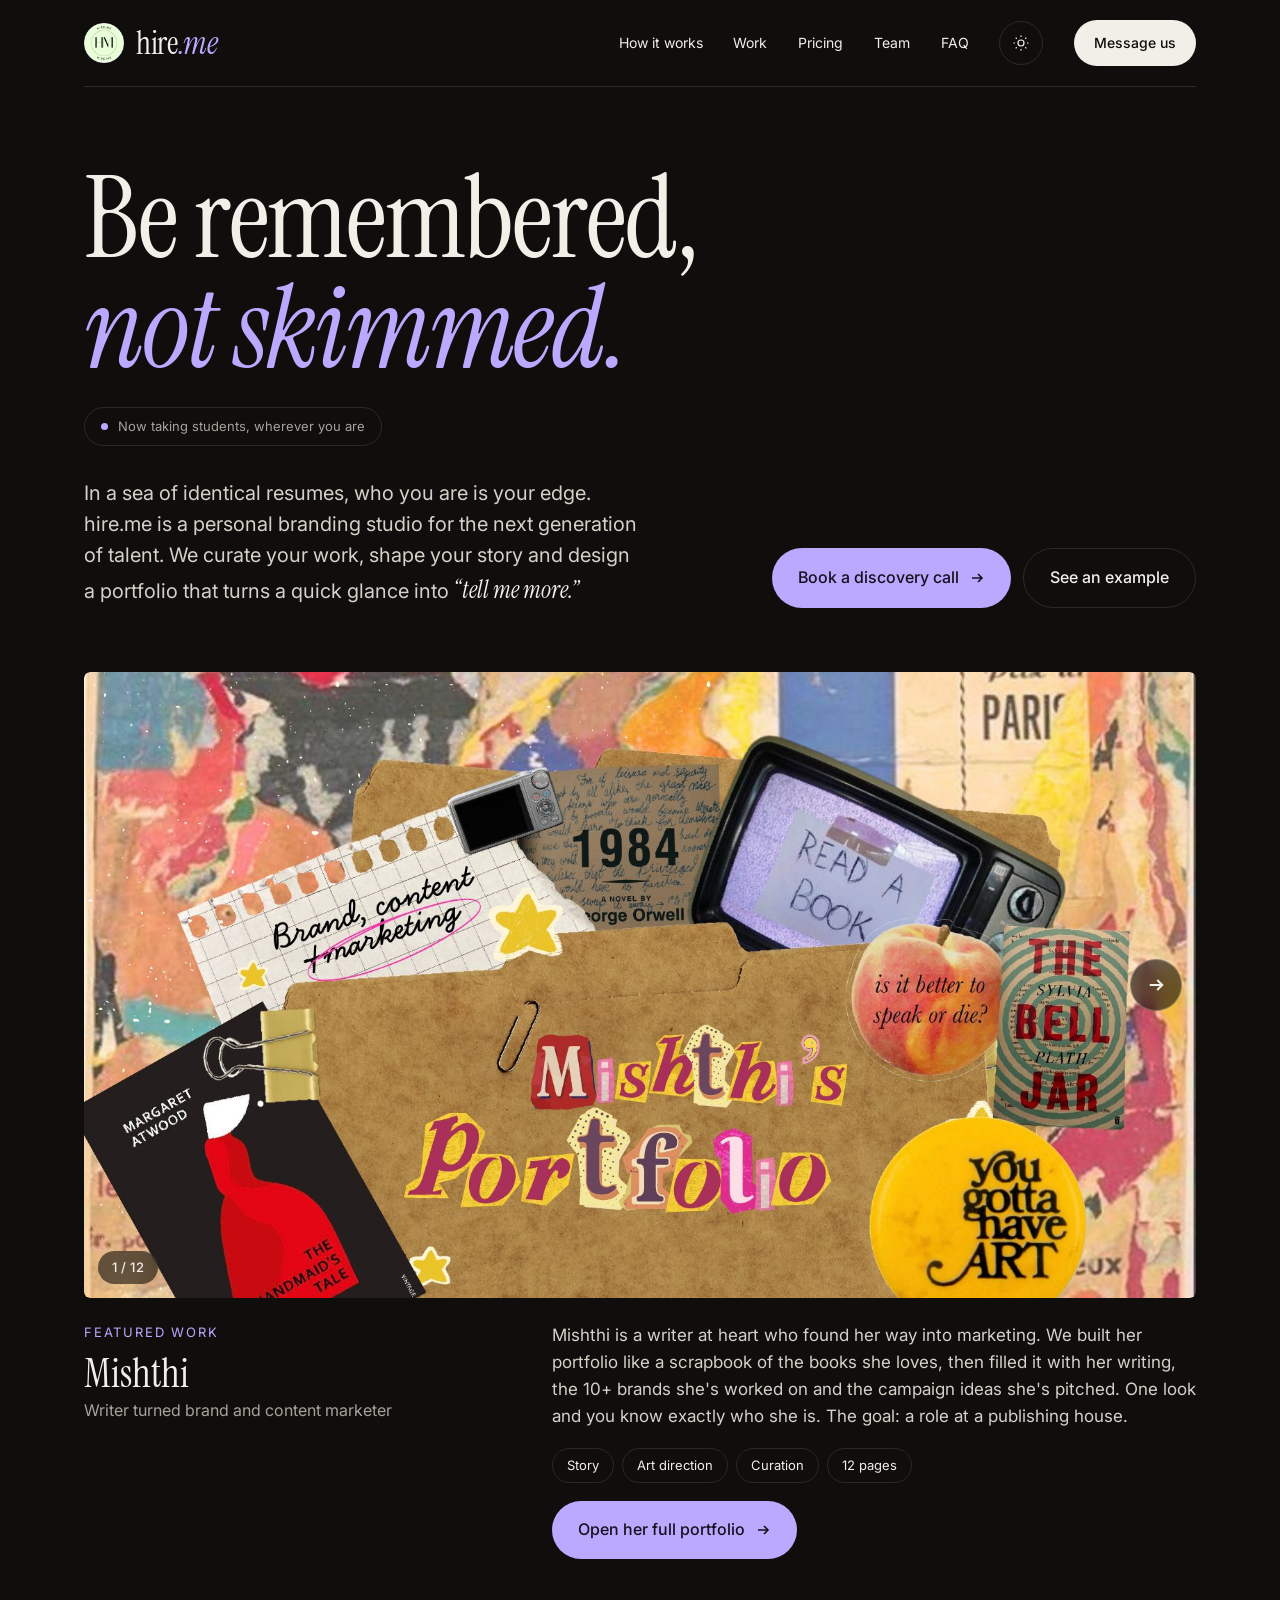
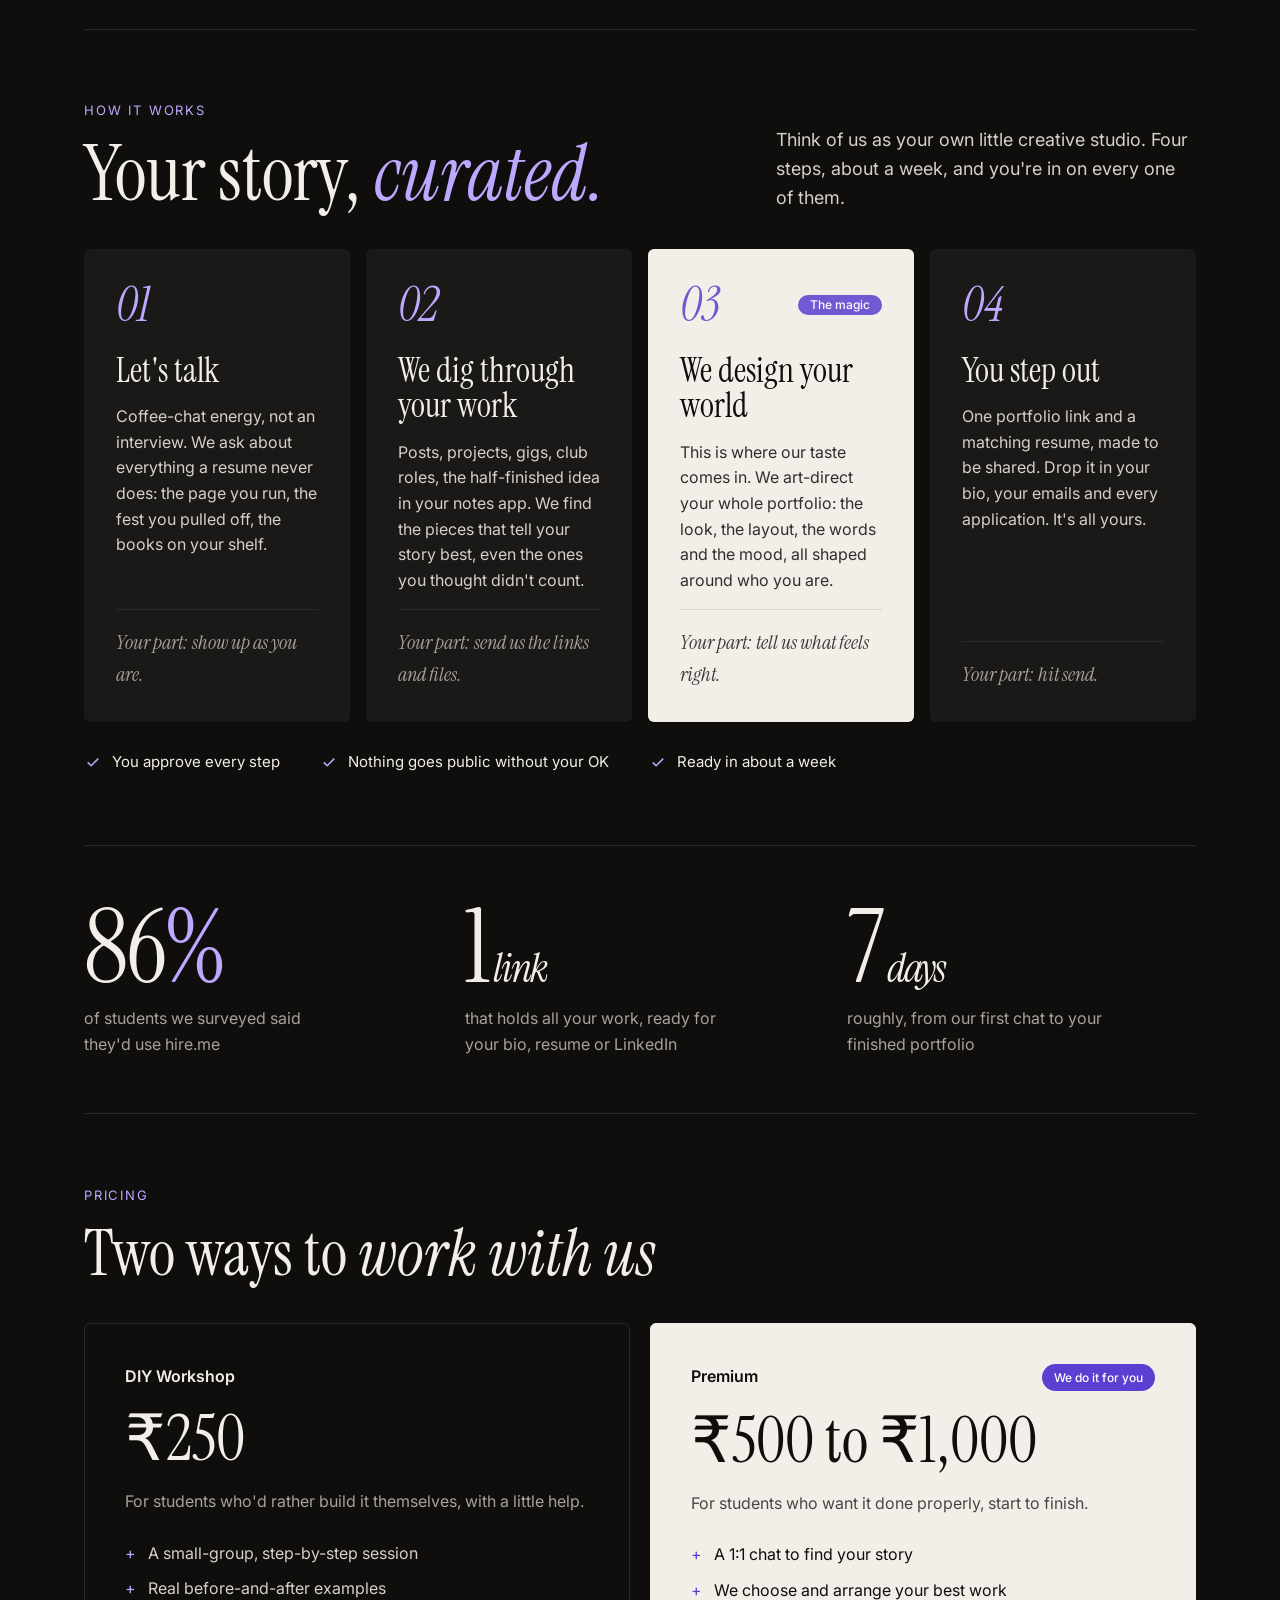
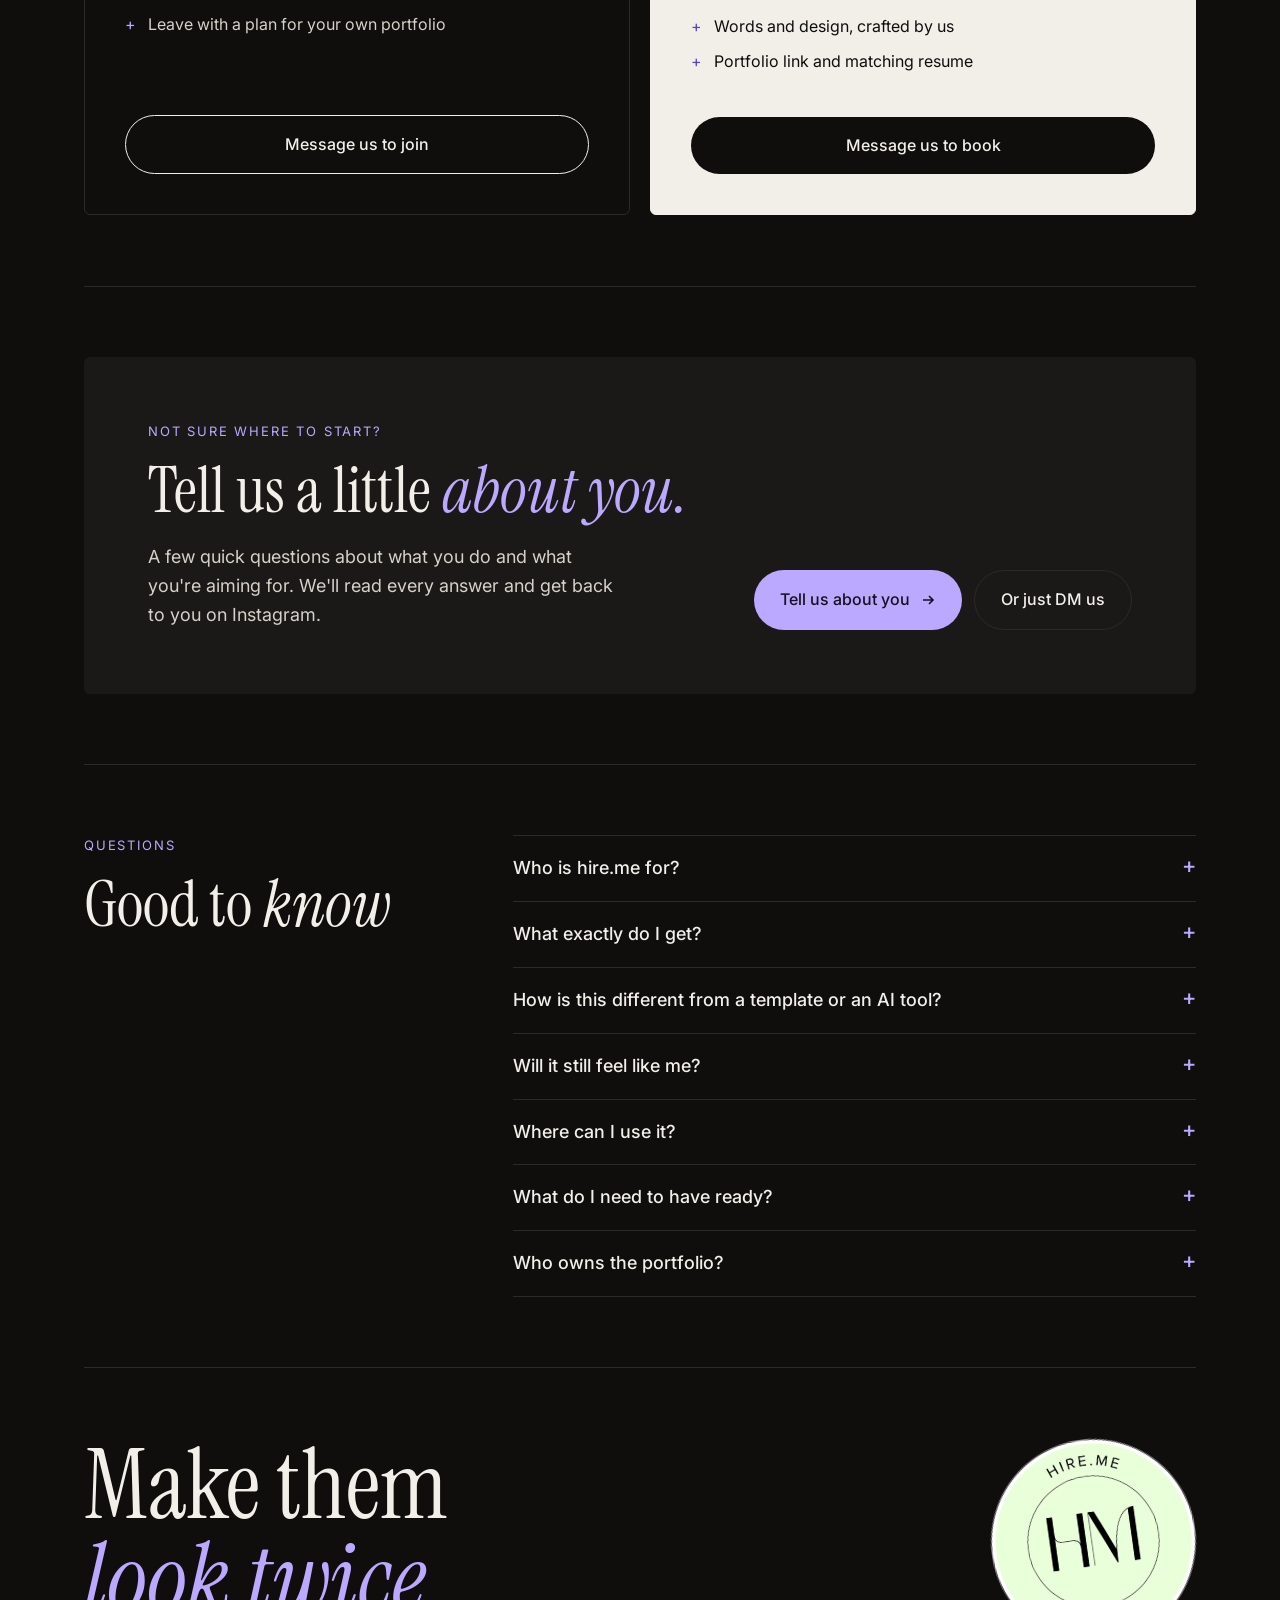
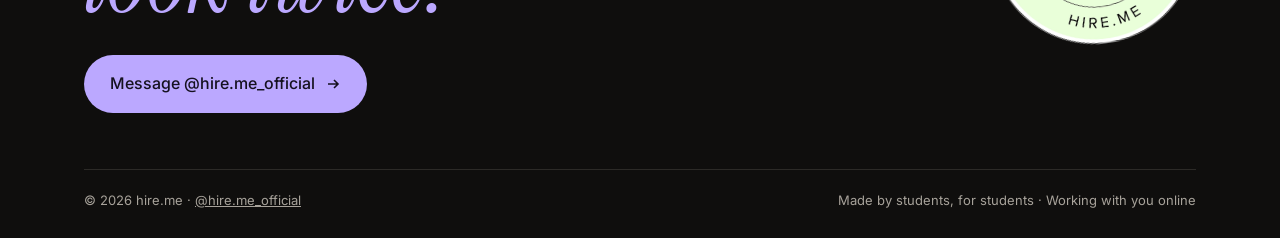
==== index.html @ d5b85924 "Show the light/dark toggle in the phone top bar Moves the theme switch out of the phone menu so it s" ====
<!doctype html>
<html lang="en">
<head>
<meta charset="utf-8">
<meta name="viewport" content="width=device-width, initial-scale=1">
<title>hire.me · Be remembered, not skimmed</title>
<meta name="description" content="hire.me is a personal branding studio for students. We curate your work, shape your story and design a portfolio people remember.">
<meta property="og:title" content="hire.me · Be remembered, not skimmed">
<meta property="og:description" content="hire.me is a personal branding studio for students. We curate your work, shape your story and design a portfolio people remember.">
<meta property="og:image" content="assets/img/icon-512.png">
<meta name="theme-color" content="#0F0E0D">
<link rel="icon" type="image/png" href="assets/img/favicon.png">
<link rel="apple-touch-icon" href="assets/img/apple-touch-icon.png">
<link rel="manifest" href="manifest.webmanifest">
<meta name="apple-mobile-web-app-capable" content="yes">
<meta name="mobile-web-app-capable" content="yes">
<meta name="apple-mobile-web-app-title" content="hire.me">
<meta name="apple-mobile-web-app-status-bar-style" content="black">
<link rel="preconnect" href="https://fonts.googleapis.com">
<link rel="preconnect" href="https://fonts.gstatic.com" crossorigin>
<link href="https://fonts.googleapis.com/css2?family=Instrument+Serif:ital@0;1&family=Inter:wght@400;500;600&display=swap" rel="stylesheet">
<link rel="stylesheet" href="assets/css/style.css?v=7">
<script data-goatcounter="https://hiremeofficial.goatcounter.com/count" async src="https://gc.zgo.at/count.js"></script>
<script>
(function () {
  var t = null;
  try { t = localStorage.getItem('hireme-theme'); } catch (e) {}
  if (t !== 'light' && t !== 'dark') t = 'dark';
  document.documentElement.setAttribute('data-theme', t);
})();
</script>
</head>
<body>
<div class="site">
<div class="wrap">
<header class="header">
<a class="brand" href="index.html"><img src="assets/img/hm-badge.png" alt="" width="40" height="40">hire<span class="me">.me</span></a>
<div class="header-tools">
<button class="theme-toggle mobile-only" type="button" aria-label="Switch to light mode">
<svg class="moon" aria-hidden="true" viewBox="0 0 24 24" fill="none" stroke="currentColor" stroke-width="1.6"><path d="M20 14.5A8 8 0 0 1 9.5 4a8 8 0 1 0 10.5 10.5z"/></svg>
<svg class="sun" aria-hidden="true" viewBox="0 0 24 24" fill="none" stroke="currentColor" stroke-width="1.6"><circle cx="12" cy="12" r="4"/><path d="M12 2v2M12 20v2M4.9 4.9l1.4 1.4M17.7 17.7l1.4 1.4M2 12h2M20 12h2M4.9 19.1l1.4-1.4M17.7 6.3l1.4-1.4"/></svg>
</button>
<button class="menu-btn icon-btn" type="button" aria-expanded="false" aria-controls="nav" aria-label="Menu"><svg aria-hidden="true" viewBox="0 0 24 24" fill="none" stroke="currentColor" stroke-width="1.6"><path d="M4 8h16M4 16h16"/></svg></button>
<nav id="nav" class="nav" aria-label="Main">
<a href="#how">How it works</a>
<a href="work.html">Work</a>
<a href="#pricing">Pricing</a>
<a href="team.html">Team</a>
<a href="#faq">FAQ</a>
<button class="theme-toggle desktop-only" type="button" aria-label="Switch to light mode">
<svg class="moon" aria-hidden="true" viewBox="0 0 24 24" fill="none" stroke="currentColor" stroke-width="1.6"><path d="M20 14.5A8 8 0 0 1 9.5 4a8 8 0 1 0 10.5 10.5z"/></svg>
<svg class="sun" aria-hidden="true" viewBox="0 0 24 24" fill="none" stroke="currentColor" stroke-width="1.6"><circle cx="12" cy="12" r="4"/><path d="M12 2v2M12 20v2M4.9 4.9l1.4 1.4M17.7 17.7l1.4 1.4M2 12h2M20 12h2M4.9 19.1l1.4-1.4M17.7 6.3l1.4-1.4"/></svg>
</button>
<a class="btn btn-ink" href="https://www.instagram.com/hire.me_official/">Message us</a>
</nav>
</div>
</header>
<main>
<section class="hero" id="top">
<h1>Be remembered,<br><span class="it accent">not skimmed.</span></h1>
<p class="pill"><span class="dot"></span>Now taking students, wherever you are</p>
<div class="hero-foot">
<p>In a sea of identical resumes, who you are is your edge. hire.me is a personal branding studio for the next generation of talent. We curate your work, shape your story and design a portfolio that turns a quick glance into <span class="quote">“tell me more.”</span></p>
<div class="actions">
<a class="btn btn-accent" href="https://www.instagram.com/hire.me_official/">Book a discovery call <svg aria-hidden="true" viewBox="0 0 16 16" fill="none" stroke="currentColor" stroke-width="1.6"><path d="M3 8h10M9 4l4 4-4 4"/></svg></a>
<a class="btn btn-line" href="#work">See an example</a>
</div>
</div>
</section>

<section class="feature" id="work">
<figure>
<div class="viewer" id="home-viewer">
<div class="track" tabindex="0" aria-label="Mishthi's portfolio pages. Use the arrows or swipe.">
<img src="assets/img/portfolio/p-01.jpg" alt="Mishthi's portfolio, page 1 of 12" width="1600" height="900">
<img src="assets/img/portfolio/p-02.jpg" alt="Mishthi's portfolio, page 2 of 12" width="1600" height="900" loading="lazy">
<img src="assets/img/portfolio/p-03.jpg" alt="Mishthi's portfolio, page 3 of 12" width="1600" height="900" loading="lazy">
<img src="assets/img/portfolio/p-04.jpg" alt="Mishthi's portfolio, page 4 of 12" width="1600" height="900" loading="lazy">
<img src="assets/img/portfolio/p-05.jpg" alt="Mishthi's portfolio, page 5 of 12" width="1600" height="900" loading="lazy">
<img src="assets/img/portfolio/p-06.jpg" alt="Mishthi's portfolio, page 6 of 12" width="1600" height="900" loading="lazy">
<img src="assets/img/portfolio/p-07.jpg" alt="Mishthi's portfolio, page 7 of 12" width="1600" height="900" loading="lazy">
<img src="assets/img/portfolio/p-08.jpg" alt="Mishthi's portfolio, page 8 of 12" width="1600" height="900" loading="lazy">
<img src="assets/img/portfolio/p-09.jpg" alt="Mishthi's portfolio, page 9 of 12" width="1600" height="900" loading="lazy">
<img src="assets/img/portfolio/p-10.jpg" alt="Mishthi's portfolio, page 10 of 12" width="1600" height="900" loading="lazy">
<img src="assets/img/portfolio/p-11.jpg" alt="Mishthi's portfolio, page 11 of 12" width="1600" height="900" loading="lazy">
<img src="assets/img/portfolio/p-12.jpg" alt="Mishthi's portfolio, page 12 of 12" width="1600" height="900" loading="lazy">
</div>
<button class="arrow prev" type="button" aria-label="Previous page"><svg aria-hidden="true" viewBox="0 0 16 16" fill="none" stroke="currentColor" stroke-width="1.6"><path d="M13 8H3M7 4L3 8l4 4"/></svg></button>
<button class="arrow next" type="button" aria-label="Next page"><svg aria-hidden="true" viewBox="0 0 16 16" fill="none" stroke="currentColor" stroke-width="1.6"><path d="M3 8h10M9 4l4 4-4 4"/></svg></button>
<p class="counter" aria-live="polite">1 / 12</p>
</div>
<figcaption class="row">
<div style="flex: 1 1 280px">
<p class="eyebrow" style="margin-bottom: 10px">Featured work</p>
<p class="name">Mishthi</p>
<p class="muted" style="margin: 4px 0 0">Writer turned brand and content marketer</p>
</div>
<div style="flex: 1.6 1 420px; display: flex; flex-direction: column; gap: 18px">
<p class="soft" style="margin: 0; font-size: 17px">Mishthi is a writer at heart who found her way into marketing. We built her portfolio like a scrapbook of the books she loves, then filled it with her writing, the 10+ brands she's worked on and the campaign ideas she's pitched. One look and you know exactly who she is. The goal: a role at a publishing house.</p>
<div class="tags"><span>Story</span><span>Art direction</span><span>Curation</span><span>12 pages</span></div>
<div class="actions"><a class="btn btn-accent" href="work.html">Open her full portfolio <svg aria-hidden="true" viewBox="0 0 16 16" fill="none" stroke="currentColor" stroke-width="1.6"><path d="M3 8h10M9 4l4 4-4 4"/></svg></a></div>
</div>
</figcaption>
</figure>
</section>

<section class="section" id="how">
<div class="row" style="align-items: flex-end; margin-bottom: 36px">
<div style="flex: 1 1 520px">
<p class="eyebrow">How it works</p>
<h2 class="h2" style="font-size: clamp(44px, 6vw, 80px); line-height: 0.98">Your story, <span class="it accent">curated.</span></h2>
</div>
<p class="soft" style="margin: 0; flex: 1 1 320px; max-width: 420px; font-size: 18px">Think of us as your own little creative studio. Four steps, about a week, and you're in on every one of them.</p>
</div>
<div class="steps">
<article class="step">
<p class="num"><span>01</span></p>
<h3>Let's talk</h3>
<p>Coffee-chat energy, not an interview. We ask about everything a resume never does: the page you run, the fest you pulled off, the books on your shelf.</p>
<p class="part">Your part: show up as you are.</p>
</article>
<article class="step">
<p class="num"><span>02</span></p>
<h3>We dig through your work</h3>
<p>Posts, projects, gigs, club roles, the half-finished idea in your notes app. We find the pieces that tell your story best, even the ones you thought didn't count.</p>
<p class="part">Your part: send us the links and files.</p>
</article>
<article class="step hero-step">
<p class="num"><span>03</span><span class="badge">The magic</span></p>
<h3>We design your world</h3>
<p>This is where our taste comes in. We art-direct your whole portfolio: the look, the layout, the words and the mood, all shaped around who you are.</p>
<p class="part">Your part: tell us what feels right.</p>
</article>
<article class="step">
<p class="num"><span>04</span></p>
<h3>You step out</h3>
<p>One portfolio link and a matching resume, made to be shared. Drop it in your bio, your emails and every application. It's all yours.</p>
<p class="part">Your part: hit send.</p>
</article>
</div>
<div class="checks">
<p><svg aria-hidden="true" viewBox="0 0 24 24" fill="none" stroke="currentColor" stroke-width="2"><path d="M5 12.5l4.5 4.5L19 7.5"/></svg>You approve every step</p>
<p><svg aria-hidden="true" viewBox="0 0 24 24" fill="none" stroke="currentColor" stroke-width="2"><path d="M5 12.5l4.5 4.5L19 7.5"/></svg>Nothing goes public without your OK</p>
<p><svg aria-hidden="true" viewBox="0 0 24 24" fill="none" stroke="currentColor" stroke-width="2"><path d="M5 12.5l4.5 4.5L19 7.5"/></svg>Ready in about a week</p>
</div>
</section>

<section class="section" style="padding: clamp(40px, 4.5vw, 56px) 0">
<div class="stats">
<div><p class="stat">86<span class="accent">%</span></p><p class="muted">of students we surveyed said they'd use hire.me</p></div>
<div><p class="stat">1<small> link</small></p><p class="muted">that holds all your work, ready for your bio, resume or LinkedIn</p></div>
<div><p class="stat">7<small> days</small></p><p class="muted">roughly, from our first chat to your finished portfolio</p></div>
</div>
</section>

<section class="section" id="pricing">
<p class="eyebrow">Pricing</p>
<h2 class="h2" style="margin-bottom: 36px">Two ways to <span class="it">work with us</span></h2>
<div class="prices">
<div class="price">
<p class="price-head">DIY Workshop</p>
<p class="amount">₹250</p>
<p class="muted" style="margin: 0">For students who'd rather build it themselves, with a little help.</p>
<ul class="soft">
<li>A small-group, step-by-step session</li>
<li>Real before-and-after examples</li>
<li>Leave with a plan for your own portfolio</li>
</ul>
<a class="btn btn-outline" href="https://www.instagram.com/hire.me_official/">Message us to join</a>
</div>
<div class="price dark">
<p class="price-head">Premium <span class="badge">We do it for you</span></p>
<p class="amount">₹500 to ₹1,000</p>
<p style="margin: 0; opacity: 0.75">For students who want it done properly, start to finish.</p>
<ul>
<li>A 1:1 chat to find your story</li>
<li>We choose and arrange your best work</li>
<li>Words and design, crafted by us</li>
<li>Portfolio link and matching resume</li>
</ul>
<a class="btn btn-bg" href="https://www.instagram.com/hire.me_official/">Message us to book</a>
</div>
</div>
</section>

<section class="section" id="start">
<div class="start">
<div style="flex: 1 1 480px">
<p class="eyebrow">Not sure where to start?</p>
<h2 class="h2">Tell us a little <span class="it accent">about you.</span></h2>
<p class="soft" style="margin: 20px 0 0; max-width: 480px; font-size: 18px">A few quick questions about what you do and what you're aiming for. We'll read every answer and get back to you on Instagram.</p>
</div>
<div class="actions" style="align-self: flex-end">
<a class="btn btn-accent" href="https://www.instagram.com/hire.me_official/">Tell us about you <svg aria-hidden="true" viewBox="0 0 16 16" fill="none" stroke="currentColor" stroke-width="1.6"><path d="M3 8h10M9 4l4 4-4 4"/></svg></a>
<a class="btn btn-line" href="https://www.instagram.com/hire.me_official/">Or just DM us</a>
</div>
</div>
</section>

<section class="section faq" id="faq">
<div>
<p class="eyebrow">Questions</p>
<h2 class="h2">Good to <span class="it">know</span></h2>
</div>
<div class="faq-list">
<details><summary>Who is hire.me for?</summary><p>Any college student or recent grad who has more going on than their resume shows. Business, engineering, law, media, science, design: if you've built, led or made anything outside class, there's a story worth telling.</p></details>
<details><summary>What exactly do I get?</summary><p>A portfolio designed around you, live as one link you can share anywhere, plus a matching resume in the same style. With the DIY workshop, you leave knowing how to build your own.</p></details>
<details><summary>How is this different from a template or an AI tool?</summary><p>Templates and AI make everyone look the same. We start with who you are, choose what's worth showing and art-direct the whole thing, so nobody else's portfolio looks like yours.</p></details>
<details><summary>Will it still feel like me?</summary><p>Yes. We do the writing and the design, but it all starts from our chat with you, and you approve every draft before it's final.</p></details>
<details><summary>Where can I use it?</summary><p>Job and internship applications, LinkedIn, your Instagram bio, your email signature, grad school applications. Anywhere you want someone to remember you.</p></details>
<details><summary>What do I need to have ready?</summary><p>Nothing polished. Links, photos, screenshots, old files, even rough notes. Sorting through it is our job.</p></details>
<details><summary>Who owns the portfolio?</summary><p>You do. You can edit it whenever you like, and nothing goes public until you say so.</p></details>
</div>
</section>
</main>
<footer class="footer">
<div class="row" style="align-items: flex-start">
<div>
<h2>Make them<br><span class="it accent">look twice.</span></h2>
<a class="btn btn-accent" href="https://www.instagram.com/hire.me_official/">Message @hire.me_official <svg aria-hidden="true" viewBox="0 0 16 16" fill="none" stroke="currentColor" stroke-width="1.6"><path d="M3 8h10M9 4l4 4-4 4"/></svg></a>
</div>
<img class="sticker" src="assets/img/hm-badge.png" alt="hire.me HM monogram badge" width="220" height="220">
</div>
<div class="footer-bar"><span>© 2026 hire.me · <a href="https://www.instagram.com/hire.me_official/">@hire.me_official</a></span><span>Made by students, for students · Working with you online</span></div>
</footer>
</div>
</div>
<script src="assets/js/main.js?v=7"></script>
<script>if ('serviceWorker' in navigator) { window.addEventListener('load', function () { navigator.serviceWorker.register('sw.js'); }); }</script>
</body>
</html>
---- assets/css/style.css ----
/* hire.me · site styles */
:root {
  --bg: #F4F2EE;
  --ink: #151515;
  --soft: #3B3934;
  --muted: #5E5B55;
  --line: #DAD6CE;
  --card: #EBE7E0;
  --photo: #E6E2DA;
  --ink-line: rgba(244, 242, 238, 0.2);
  --accent: #1E6B43;
  --on-accent: #FFFFFF;
  --accent-on-ink: #BDEBB4;
  --on-accent-on-ink: #0E2A1A;
  --serif: 'Instrument Serif', Georgia, serif;
  --sans: Inter, system-ui, -apple-system, 'Segoe UI', sans-serif;
  color-scheme: light;
}
[data-theme="dark"] {
  --bg: #0F0E0D;
  --ink: #F2EFE9;
  --soft: #D6D1C8;
  --muted: #A7A29A;
  --line: #2C2A27;
  --card: #1A1917;
  --photo: #1E1C1A;
  --ink-line: rgba(15, 14, 13, 0.15);
  --accent: #BBA8FF;
  --on-accent: #15111F;
  --accent-on-ink: #5A3FD0;
  --on-accent-on-ink: #FFFFFF;
  color-scheme: dark;
}

*, *::before, *::after { box-sizing: border-box; }
html { scroll-behavior: smooth; }
body {
  margin: 0;
  background: var(--bg);
  color: var(--ink);
  font-family: var(--sans);
  font-size: 16px;
  line-height: 1.6;
  -webkit-font-smoothing: antialiased;
  transition: background 0.3s, color 0.3s;
}
img { max-width: 100%; height: auto; display: block; }
a { color: inherit; }
a:hover { opacity: 0.75; }
:focus-visible { outline: 2px solid var(--accent); outline-offset: 3px; }

.wrap { max-width: 1240px; margin: 0 auto; padding: 0 clamp(20px, 5vw, 64px); }
.serif { font-family: var(--serif); font-weight: 400; }
.it { font-style: italic; }
.accent { color: var(--accent); }
.muted { color: var(--muted); }
.soft { color: var(--soft); }
.eyebrow { margin: 0 0 16px; font-size: 13px; letter-spacing: 0.14em; text-transform: uppercase; color: var(--accent); }
.section { padding: clamp(48px, 5.5vw, 72px) 0; border-top: 1px solid var(--line); }
.h2 { margin: 0; font-family: var(--serif); font-weight: 400; font-size: clamp(40px, 5vw, 64px); line-height: 1.02; }
.row { display: flex; flex-wrap: wrap; justify-content: space-between; gap: 24px 48px; }

/* Buttons */
.btn { display: inline-flex; align-items: center; justify-content: center; gap: 10px; text-decoration: none; padding: 16px 26px; border-radius: 999px; font-weight: 500; min-height: 48px; }
.btn svg { width: 16px; height: 16px; }
.btn-accent { background: var(--accent); color: var(--on-accent); }
.btn-ink { background: var(--ink); color: var(--bg); }
.btn-line { border: 1px solid var(--line); }
.btn-outline { border: 1px solid var(--ink); }

/* Header */
.header { display: flex; flex-wrap: wrap; justify-content: space-between; align-items: center; gap: 16px; padding: 20px 0; border-bottom: 1px solid var(--line); }
.brand { display: inline-flex; align-items: center; gap: 12px; font-family: var(--serif); font-size: 32px; line-height: 1; text-decoration: none; letter-spacing: -0.01em; }
.brand img { width: 40px; height: 40px; }
.brand .me { font-style: italic; color: var(--accent); margin-left: -12px; }
.nav { display: flex; flex-wrap: wrap; align-items: center; gap: clamp(14px, 2.4vw, 32px); font-size: 14px; }
.nav a { text-decoration: none; }
.nav a[aria-current="page"] { color: var(--accent); }
.nav .btn { padding: 12px 20px; min-height: 44px; }
.theme-toggle, .icon-btn { width: 44px; height: 44px; display: inline-flex; align-items: center; justify-content: center; border: 1px solid var(--line); border-radius: 999px; background: transparent; color: var(--ink); cursor: pointer; padding: 0; }
.theme-toggle svg, .icon-btn svg { width: 18px; height: 18px; }
.theme-toggle .sun { display: none; }
[data-theme="dark"] .theme-toggle .sun { display: block; }
[data-theme="dark"] .theme-toggle .moon { display: none; }
.menu-btn { display: none; }

@media (max-width: 760px) {
  .header { flex-wrap: nowrap; }
  .menu-btn { display: inline-flex; }
  .nav { display: none; position: absolute; left: 0; right: 0; top: 84px; z-index: 20; flex-direction: column; align-items: stretch; gap: 0; padding: 8px clamp(20px, 5vw, 64px) 24px; background: var(--bg); border-bottom: 1px solid var(--line); font-size: 18px; }
  .nav.open { display: flex; }
  .nav > a:not(.btn) { padding: 14px 0; border-bottom: 1px solid var(--line); }
  .nav .theme-toggle { margin: 16px 0; }
  .nav .btn { justify-content: center; }
  .header-tools { display: flex; gap: 8px; align-items: center; }
}
@media (min-width: 761px) { .header-tools { display: contents; } .header-tools .menu-btn { display: none; } }
.site { position: relative; }

/* Hero */
.hero { padding: clamp(40px, 6vw, 80px) 0 clamp(40px, 5vw, 64px); }
.pill { margin: 24px 0 0; display: inline-flex; align-items: center; gap: 10px; padding: 8px 16px; border: 1px solid var(--line); border-radius: 999px; font-size: 13px; color: var(--muted); }
.dot { width: 7px; height: 7px; border-radius: 999px; background: var(--accent); }
.hero h1 { margin: 0; font-family: var(--serif); font-weight: 400; font-size: clamp(54px, 9vw, 136px); line-height: 0.95; letter-spacing: -0.02em; }
.hero-foot { display: flex; flex-wrap: wrap; justify-content: space-between; align-items: flex-end; gap: 40px; margin-top: 32px; }
.hero-foot p { margin: 0; max-width: 560px; font-size: clamp(17px, 1.6vw, 20px); line-height: 1.55; color: var(--soft); }
.hero-foot .quote { font-family: var(--serif); font-style: italic; font-size: 1.2em; color: var(--ink); }
.actions { display: flex; flex-wrap: wrap; gap: 12px; }

/* Featured work */
.feature { padding: 0 0 clamp(48px, 5.5vw, 72px); }
.feature figure { margin: 0; }
.feature img { width: 100%; aspect-ratio: 16 / 9; object-fit: cover; border-radius: 6px; }
.feature figcaption { padding-top: 24px; }
.feature .name { margin: 0; font-family: var(--serif); font-size: 40px; line-height: 1.05; }
.tags { display: flex; flex-wrap: wrap; gap: 8px; font-size: 13px; }
.tags span { border: 1px solid var(--line); padding: 6px 14px; border-radius: 999px; }
.link-accent { font-size: 15px; font-weight: 500; color: var(--accent); }

/* Steps */
.steps { display: grid; grid-template-columns: repeat(auto-fit, minmax(250px, 1fr)); gap: 16px; }
.step { background: var(--card); border-radius: 6px; padding: 32px; display: flex; flex-direction: column; gap: 16px; min-height: 340px; }
.step .num { margin: 0 0 8px; font-family: var(--serif); font-size: 48px; line-height: 1; font-style: italic; color: var(--accent); display: flex; justify-content: space-between; align-items: center; gap: 12px; }
.step h3 { margin: 0; font-family: var(--serif); font-weight: 400; font-size: 34px; line-height: 1.05; }
.step p { margin: 0; color: var(--soft); }
.step .part { margin-top: auto; padding-top: 16px; border-top: 1px solid var(--line); font-family: var(--serif); font-size: 20px; font-style: italic; color: var(--muted); }
.step.hero-step { background: var(--ink); color: var(--bg); }
.step.hero-step .num { color: var(--accent-on-ink); }
.step.hero-step p { color: inherit; opacity: 0.85; }
.step.hero-step .part { border-color: var(--ink-line); color: inherit; opacity: 0.8; }
.badge { font-family: var(--sans); font-style: normal; font-size: 12px; font-weight: 500; padding: 4px 12px; border-radius: 999px; }
.hero-step .badge { background: var(--accent-on-ink); color: var(--on-accent-on-ink); }
.checks { display: flex; flex-wrap: wrap; gap: 12px 40px; margin-top: 28px; font-size: 15px; }
.checks p { margin: 0; display: flex; align-items: center; gap: 10px; }
.checks svg { width: 18px; height: 18px; color: var(--accent); }

/* Stats */
.stats { display: grid; grid-template-columns: repeat(auto-fit, minmax(220px, 1fr)); gap: 32px; }
.stat { margin: 0; font-family: var(--serif); font-size: clamp(72px, 8vw, 112px); line-height: 0.9; letter-spacing: -0.02em; }
.stat small { font-size: 0.4em; font-style: italic; }
.stats .muted { margin: 12px 0 0; max-width: 260px; }

/* Pricing */
.prices { display: grid; grid-template-columns: repeat(auto-fit, minmax(300px, 1fr)); gap: 20px; }
.price { border: 1px solid var(--line); border-radius: 6px; padding: clamp(28px, 4vw, 40px); display: flex; flex-direction: column; gap: 18px; }
.price.dark { background: var(--ink); color: var(--bg); border-color: var(--ink); }
.price .amount { margin: 0; font-family: var(--serif); font-size: clamp(48px, 5vw, 64px); line-height: 1; }
.price ul { margin: 8px 0 24px; padding: 0; list-style: none; display: flex; flex-direction: column; gap: 10px; }
.price li { display: flex; gap: 12px; }
.price li::before { content: '+'; color: var(--accent); }
.price.dark li::before { color: var(--accent-on-ink); }
.price .btn { margin-top: auto; }
.price.dark .badge { background: var(--accent-on-ink); color: var(--on-accent-on-ink); }
.price-head { margin: 0; display: flex; flex-wrap: wrap; justify-content: space-between; gap: 8px; font-weight: 600; }
.btn-bg { background: var(--bg); color: var(--ink); }

/* FAQ */
.faq { display: flex; flex-wrap: wrap; gap: 24px 48px; }
.faq > div:first-child { flex: 1 1 300px; }
.faq-list { flex: 2 1 520px; border-top: 1px solid var(--line); }
.faq details { border-bottom: 1px solid var(--line); padding: 18px 0; }
.faq summary { cursor: pointer; list-style: none; display: flex; justify-content: space-between; gap: 16px; font-size: 18px; font-weight: 500; }
.faq summary::-webkit-details-marker { display: none; }
.faq summary::after { content: '+'; color: var(--accent); font-size: 22px; line-height: 1; transition: transform 0.2s; }
.faq details[open] summary::after { transform: rotate(45deg); }
.faq details p { margin: 14px 0 0; color: var(--muted); max-width: 560px; }

/* Footer */
.footer { padding: clamp(48px, 5.5vw, 72px) 0 28px; border-top: 1px solid var(--line); }
.footer h2 { margin: 0 0 28px; font-family: var(--serif); font-weight: 400; font-size: clamp(48px, 7.5vw, 104px); line-height: 0.98; }
.footer .sticker { width: clamp(120px, 16vw, 220px); height: auto; transform: rotate(-8deg); }
.footer-bar { display: flex; flex-wrap: wrap; justify-content: space-between; gap: 16px; margin-top: clamp(36px, 4.5vw, 56px); padding-top: 20px; border-top: 1px solid var(--line); font-size: 13px; color: var(--muted); }

/* Team */
.team-grid { display: grid; grid-template-columns: repeat(auto-fit, minmax(220px, 1fr)); gap: 32px 24px; }
.member .photo { aspect-ratio: 4 / 5; background: var(--photo); border-radius: 6px; object-fit: cover; width: 100%; }
.member .mname { margin: 18px 0 2px; font-family: var(--serif); font-size: 28px; line-height: 1.1; }
.member .role { margin: 0 0 10px; font-size: 14px; color: var(--accent); }
.member .bio { margin: 0; font-size: 15px; color: var(--muted); }

/* Work page carousel */
.viewer { position: relative; }
.track { display: flex; overflow-x: auto; scroll-snap-type: x mandatory; gap: 16px; scrollbar-width: none; border-radius: 6px; }
.track::-webkit-scrollbar { display: none; }
.track img { flex: 0 0 100%; width: 100%; aspect-ratio: 16 / 9; object-fit: cover; scroll-snap-align: center; border-radius: 6px; background: var(--card); }
.arrow { position: absolute; top: 50%; transform: translateY(-50%); z-index: 2; width: 52px; height: 52px; border-radius: 999px; border: 1px solid rgba(255,255,255,0.25); background: rgba(15,14,13,0.6); color: #F2EFE9; cursor: pointer; display: inline-flex; align-items: center; justify-content: center; -webkit-backdrop-filter: blur(8px); backdrop-filter: blur(8px); transition: opacity 0.2s, background 0.2s; }
.arrow:hover { background: rgba(15,14,13,0.85); }
.arrow.prev { left: 14px; }
@media (min-width: 761px) {
  /* Laptop: shrink the viewer so the whole page fits on screen with nothing cut off */
  .viewer { max-width: calc((100vh - 140px) * 16 / 9); max-width: calc((100svh - 140px) * 16 / 9); margin-inline: auto; }
}
.arrow.next { right: 14px; }
.arrow:disabled { opacity: 0; pointer-events: none; }
.arrow svg { width: 20px; height: 20px; }
.counter { position: absolute; left: 14px; bottom: 14px; z-index: 2; margin: 0; padding: 6px 14px; border-radius: 999px; background: rgba(15,14,13,0.6); color: #F2EFE9; font-size: 13px; font-weight: 500; letter-spacing: 0.04em; -webkit-backdrop-filter: blur(8px); backdrop-filter: blur(8px); }
@media (max-width: 760px) {
  .arrow { width: 44px; height: 44px; }
  .arrow.prev { left: 8px; }
  .arrow.next { right: 8px; }
  .counter { left: 8px; bottom: 8px; font-size: 12px; padding: 4px 10px; }
}
.thumbs { display: grid; grid-template-columns: repeat(auto-fill, minmax(140px, 1fr)); gap: 12px; margin-top: 32px; }
.thumbs button { padding: 0; border: 2px solid transparent; border-radius: 6px; background: none; cursor: pointer; overflow: hidden; }
.thumbs button[aria-current="true"] { border-color: var(--accent); }
.thumbs img { aspect-ratio: 16 / 9; object-fit: cover; width: 100%; }

@media (prefers-reduced-motion: reduce) { html { scroll-behavior: auto; } * { transition: none !important; } }

/* Tell us about you band */
.start { display: flex; flex-wrap: wrap; justify-content: space-between; gap: 32px 48px; background: var(--card); border-radius: 6px; padding: clamp(32px, 5vw, 64px); }
.footer-bar a { color: inherit; }

/* Phones: tighter spacing so the page scrolls less */
@media (max-width: 760px) {
  .hero .pill { margin-top: 48px; }
  .hero-foot { margin-top: 28px; }
  .step { min-height: 0; padding: 24px; }
  .step .part { margin-top: 8px; }
  .stats { grid-template-columns: repeat(3, minmax(0, 1fr)); gap: 16px; }
  .stat { font-size: 52px; }
  .stats .muted { font-size: 13px; }
  .team-grid { grid-template-columns: repeat(2, minmax(0, 1fr)); gap: 24px 14px; }
  .member .mname { font-size: 22px; }
  .member .bio { font-size: 13px; }
  .footer .sticker { width: 96px; }
}

/* Theme toggle: in the top bar on phones, inside the menu row on laptops */
@media (min-width: 761px) { .mobile-only { display: none !important; } }
@media (max-width: 760px) { .desktop-only { display: none !important; } }
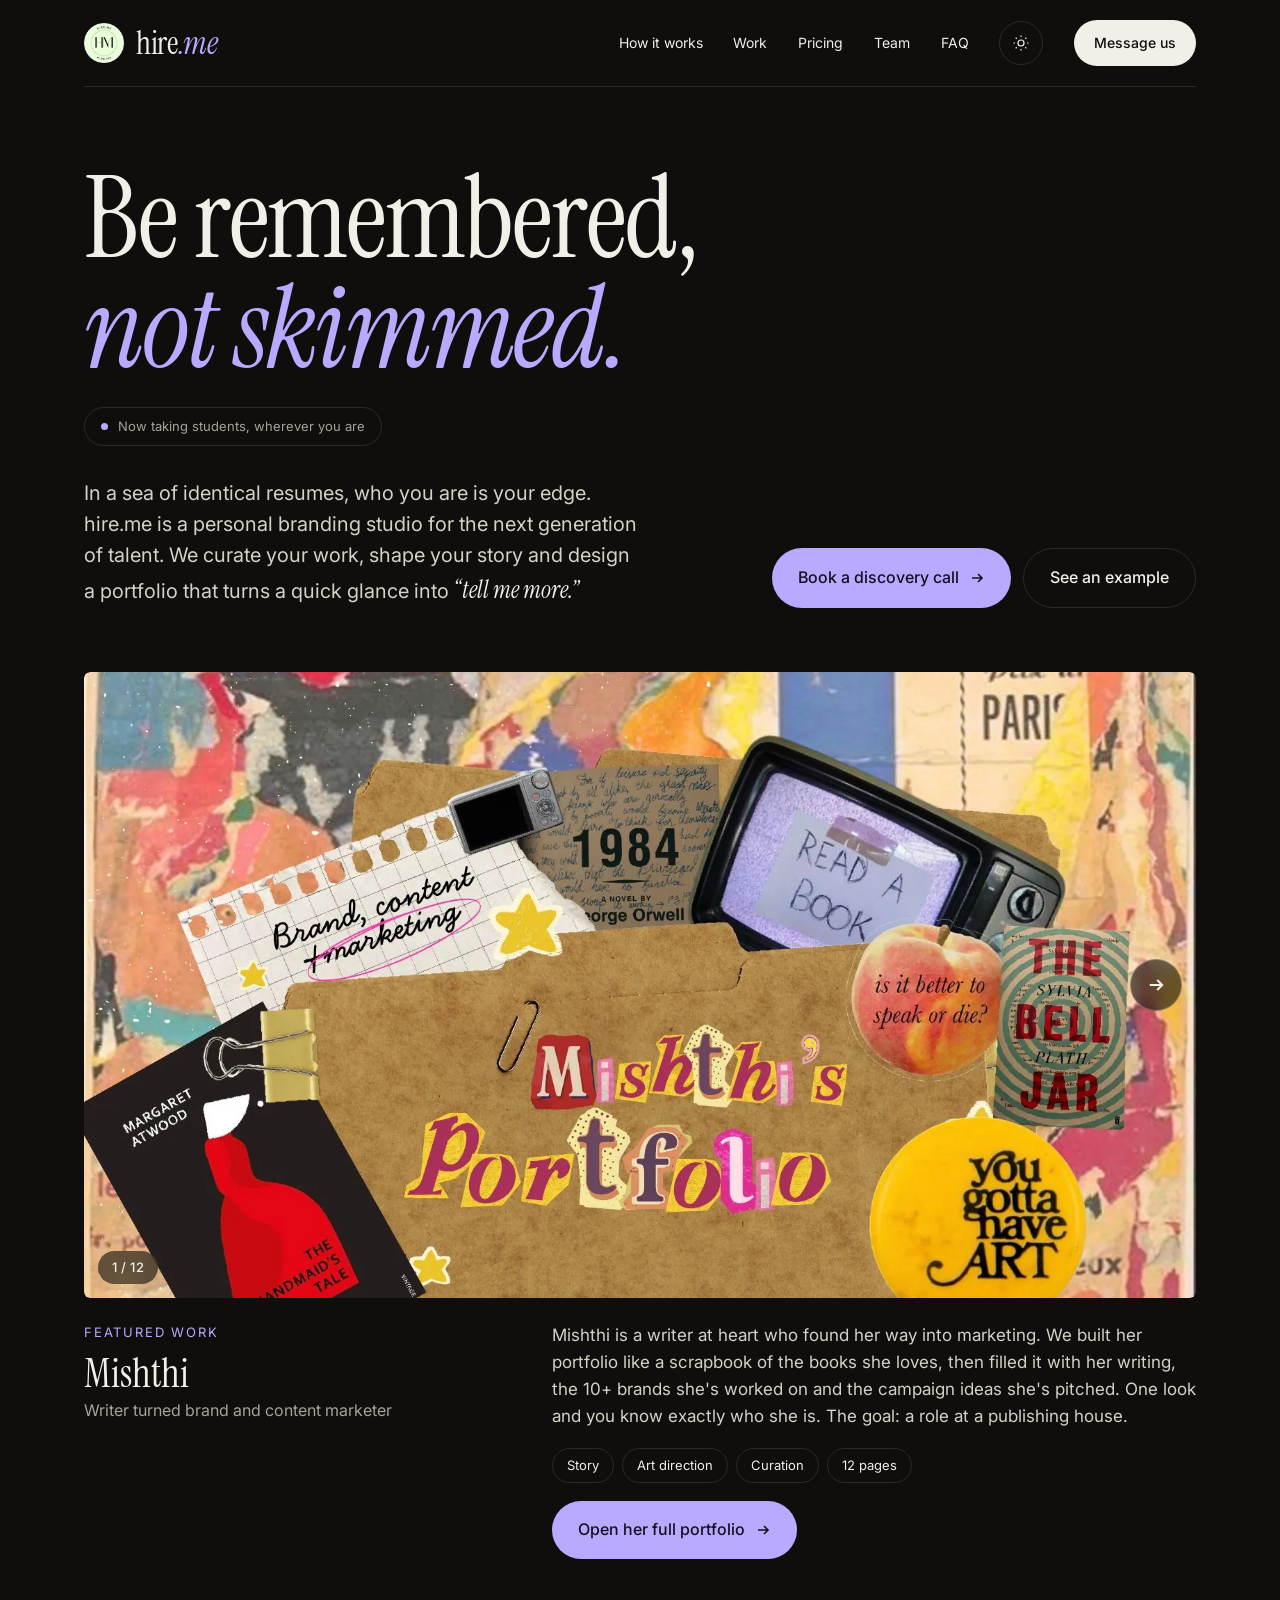
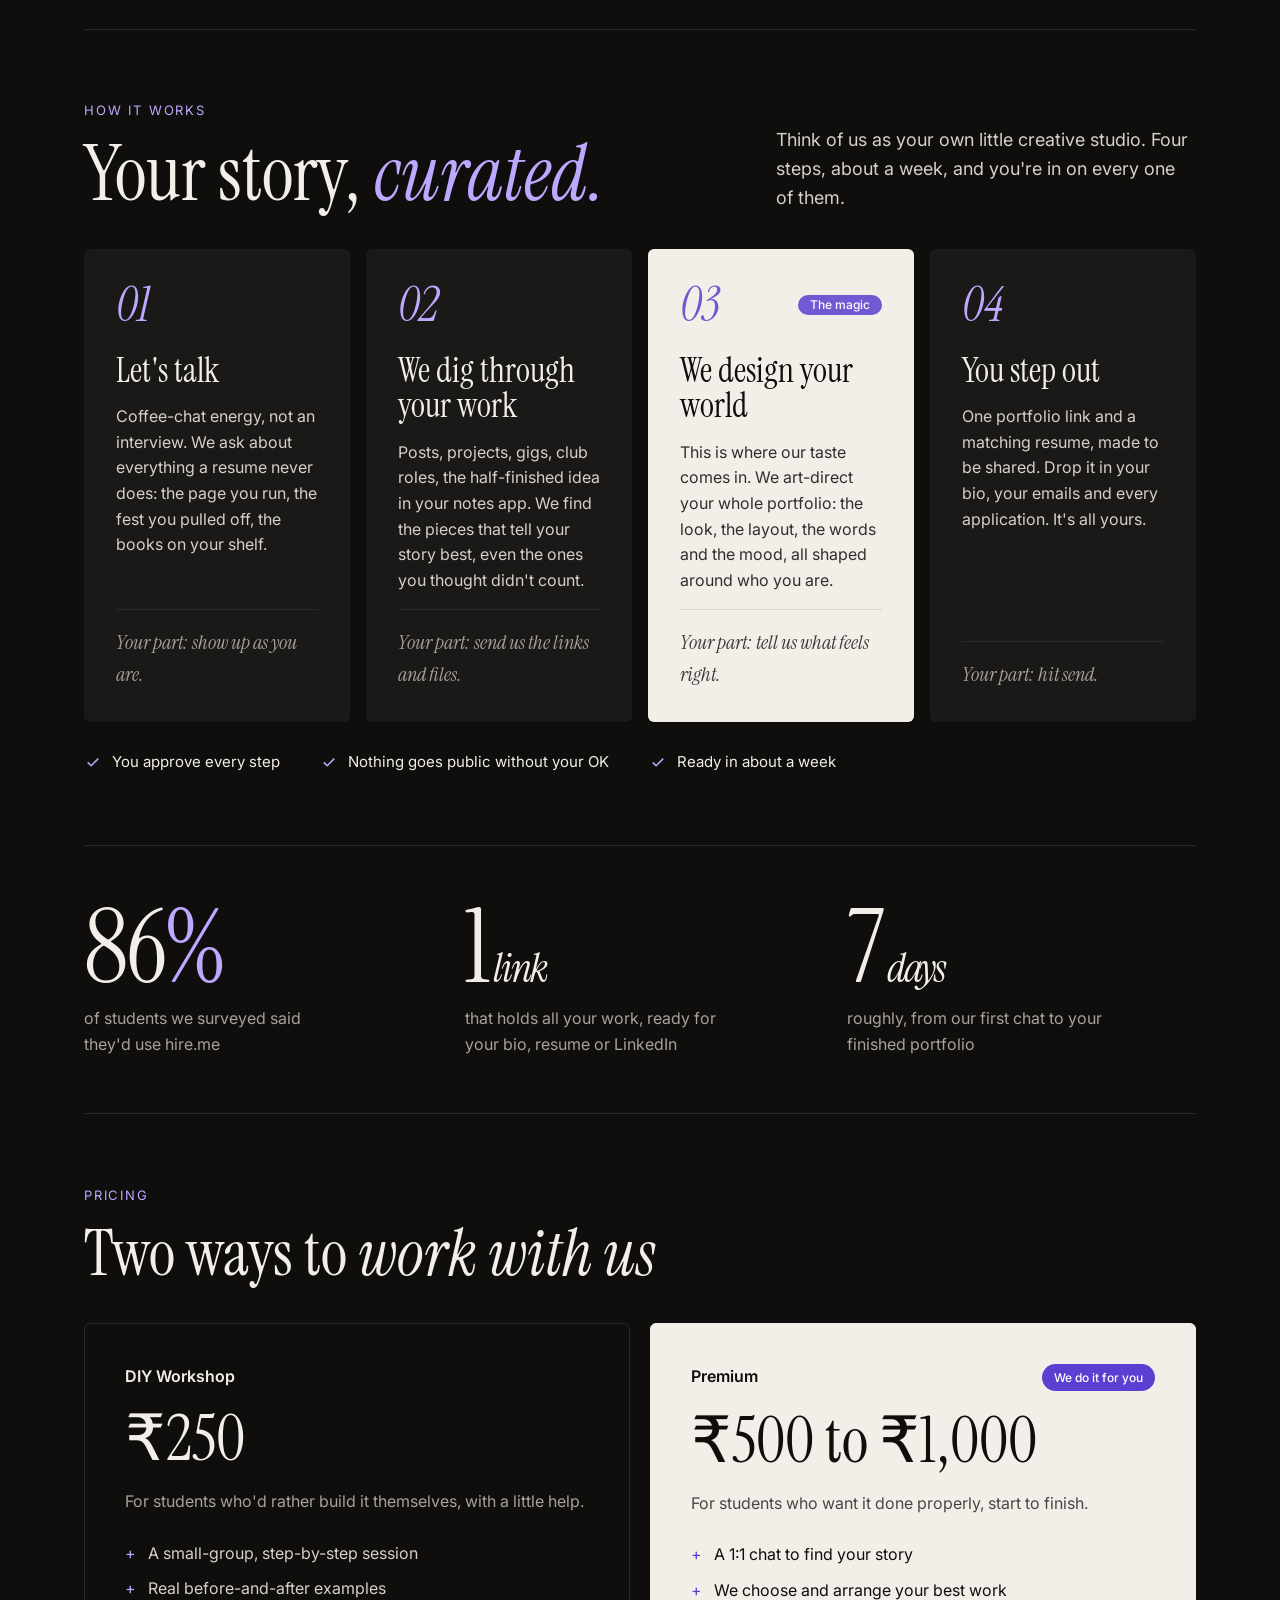
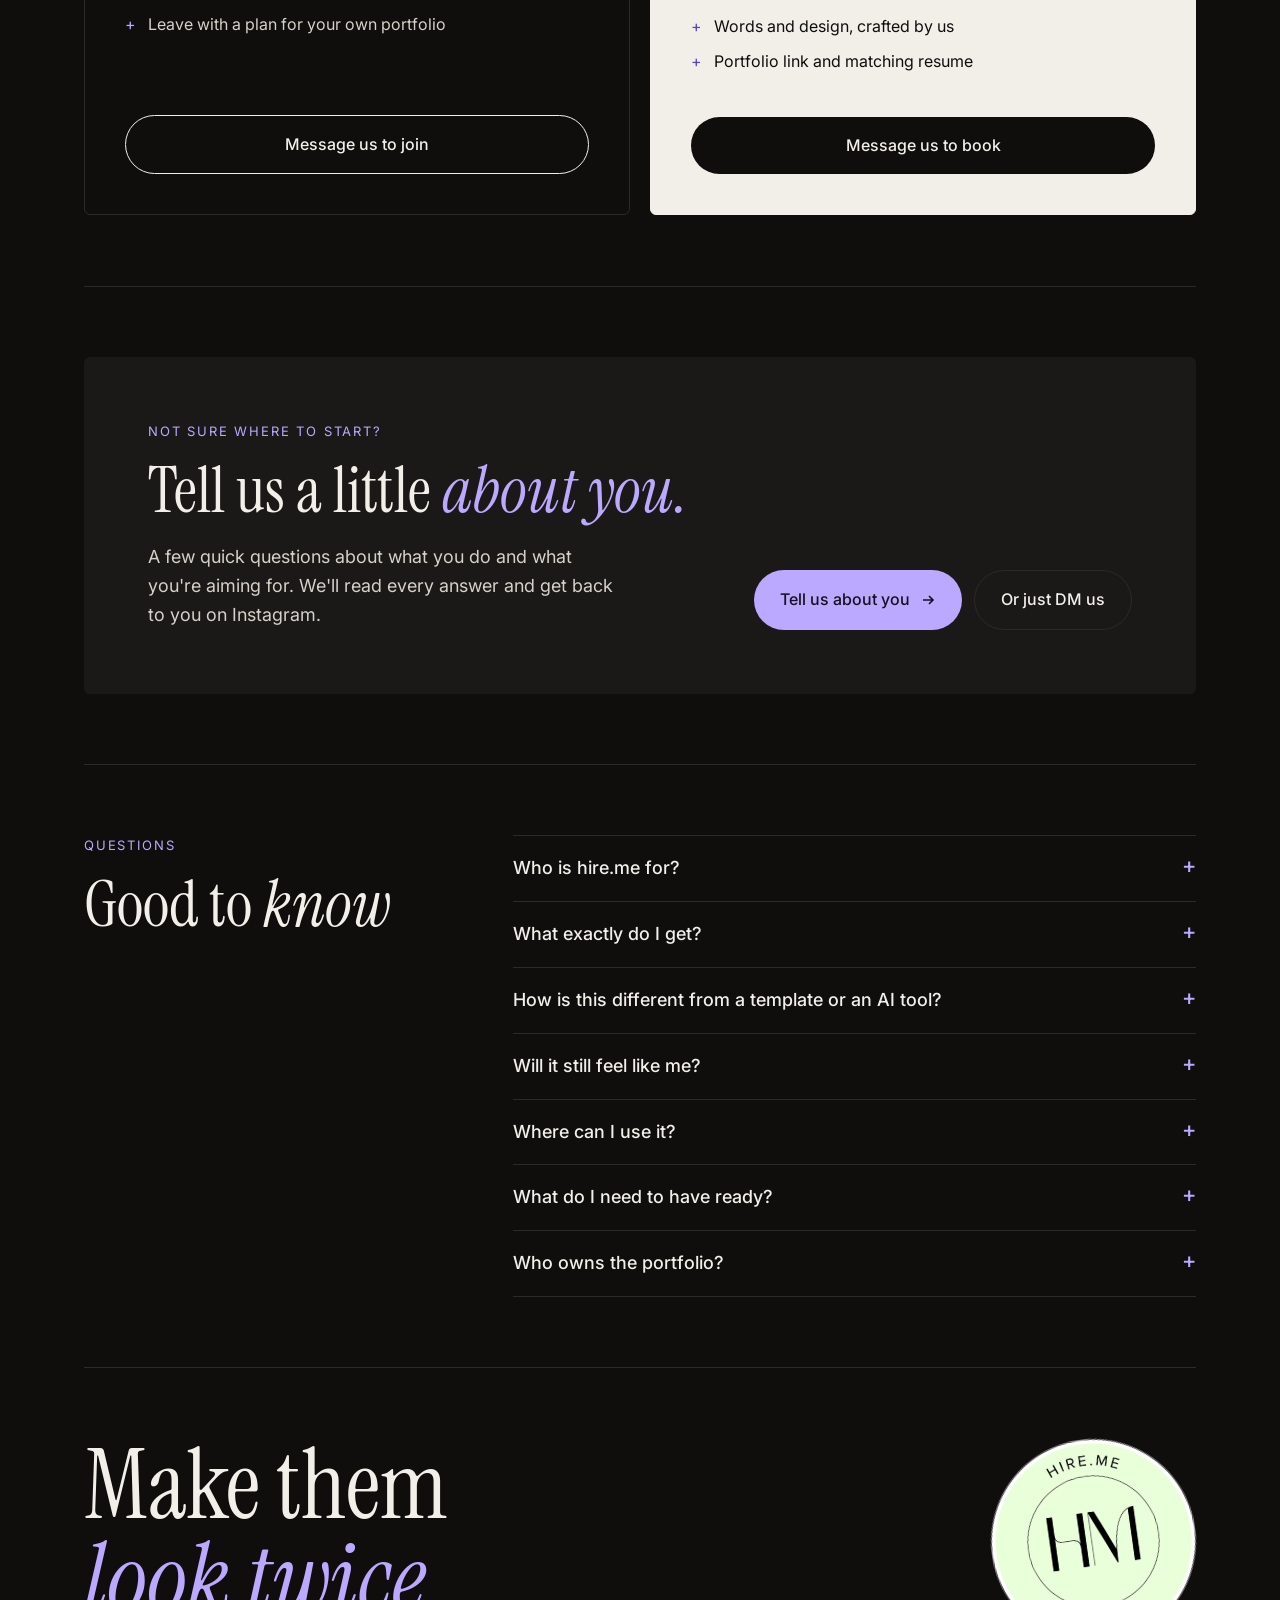
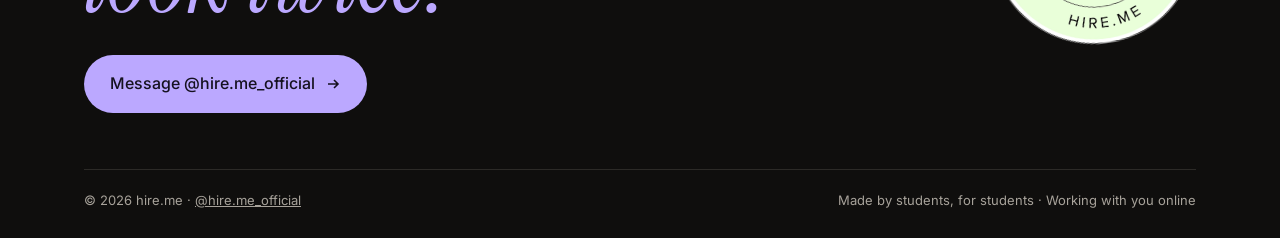
==== commit 10e2e558: "Share card, fade-ins, lighter images and click tracking - Designed 1200x630 preview card for links s" ====
--- a/index.html
+++ b/index.html
@@ -7,11 +7,19 @@
 <meta name="description" content="hire.me is a personal branding studio for students. We curate your work, shape your story and design a portfolio people remember.">
 <meta property="og:title" content="hire.me · Be remembered, not skimmed">
 <meta property="og:description" content="hire.me is a personal branding studio for students. We curate your work, shape your story and design a portfolio people remember.">
-<meta property="og:image" content="assets/img/icon-512.png">
+<meta property="og:type" content="website">
+<meta property="og:site_name" content="hire.me">
+<meta property="og:image" content="https://hiremeofficial.github.io/assets/img/share-card.jpg">
+<meta property="og:image:width" content="1200">
+<meta property="og:image:height" content="630">
+<meta property="og:image:alt" content="hire.me: Be remembered, not skimmed.">
+<meta name="twitter:card" content="summary_large_image">
+<meta name="twitter:image" content="https://hiremeofficial.github.io/assets/img/share-card.jpg">
 <meta name="theme-color" content="#0F0E0D">
-<link rel="icon" type="image/png" href="assets/img/favicon.png">
-<link rel="apple-touch-icon" href="assets/img/apple-touch-icon.png">
-<link rel="manifest" href="manifest.webmanifest">
+<link rel="icon" href="favicon.ico" sizes="any">
+<link rel="icon" type="image/png" sizes="192x192" href="assets/img/icon-192.png?v=10">
+<link rel="apple-touch-icon" sizes="180x180" href="apple-touch-icon.png?v=10">
+<link rel="manifest" href="manifest.webmanifest?v=10">
 <meta name="apple-mobile-web-app-capable" content="yes">
 <meta name="mobile-web-app-capable" content="yes">
 <meta name="apple-mobile-web-app-title" content="hire.me">
@@ -19,7 +27,7 @@
 <link rel="preconnect" href="https://fonts.googleapis.com">
 <link rel="preconnect" href="https://fonts.gstatic.com" crossorigin>
 <link href="https://fonts.googleapis.com/css2?family=Instrument+Serif:ital@0;1&family=Inter:wght@400;500;600&display=swap" rel="stylesheet">
-<link rel="stylesheet" href="assets/css/style.css?v=7">
+<link rel="stylesheet" href="assets/css/style.css?v=10">
 <script data-goatcounter="https://hiremeofficial.goatcounter.com/count" async src="https://gc.zgo.at/count.js"></script>
 <script>
 (function () {
@@ -27,6 +35,7 @@
   try { t = localStorage.getItem('hireme-theme'); } catch (e) {}
   if (t !== 'light' && t !== 'dark') t = 'dark';
   document.documentElement.setAttribute('data-theme', t);
+  document.documentElement.classList.add('js');
 })();
 </script>
 </head>
@@ -51,7 +60,7 @@
 <svg class="moon" aria-hidden="true" viewBox="0 0 24 24" fill="none" stroke="currentColor" stroke-width="1.6"><path d="M20 14.5A8 8 0 0 1 9.5 4a8 8 0 1 0 10.5 10.5z"/></svg>
 <svg class="sun" aria-hidden="true" viewBox="0 0 24 24" fill="none" stroke="currentColor" stroke-width="1.6"><circle cx="12" cy="12" r="4"/><path d="M12 2v2M12 20v2M4.9 4.9l1.4 1.4M17.7 17.7l1.4 1.4M2 12h2M20 12h2M4.9 19.1l1.4-1.4M17.7 6.3l1.4-1.4"/></svg>
 </button>
-<a class="btn btn-ink" href="https://www.instagram.com/hire.me_official/">Message us</a>
+<a class="btn btn-ink" href="https://www.instagram.com/hire.me_official/" data-goatcounter-click="home-message-us" data-goatcounter-title="home: Message us">Message us</a>
 </nav>
 </div>
 </header>
@@ -62,8 +71,8 @@
 <div class="hero-foot">
 <p>In a sea of identical resumes, who you are is your edge. hire.me is a personal branding studio for the next generation of talent. We curate your work, shape your story and design a portfolio that turns a quick glance into <span class="quote">“tell me more.”</span></p>
 <div class="actions">
-<a class="btn btn-accent" href="https://www.instagram.com/hire.me_official/">Book a discovery call <svg aria-hidden="true" viewBox="0 0 16 16" fill="none" stroke="currentColor" stroke-width="1.6"><path d="M3 8h10M9 4l4 4-4 4"/></svg></a>
-<a class="btn btn-line" href="#work">See an example</a>
+<a class="btn btn-accent" href="https://www.instagram.com/hire.me_official/" data-goatcounter-click="home-book-a-discovery-call" data-goatcounter-title="home: Book a discovery call">Book a discovery call <svg aria-hidden="true" viewBox="0 0 16 16" fill="none" stroke="currentColor" stroke-width="1.6"><path d="M3 8h10M9 4l4 4-4 4"/></svg></a>
+<a class="btn btn-line" href="#work" data-goatcounter-click="home-see-an-example" data-goatcounter-title="home: See an example">See an example</a>
 </div>
 </div>
 </section>
@@ -72,21 +81,21 @@
 <figure>
 <div class="viewer" id="home-viewer">
 <div class="track" tabindex="0" aria-label="Mishthi's portfolio pages. Use the arrows or swipe.">
-<img src="assets/img/portfolio/p-01.jpg" alt="Mishthi's portfolio, page 1 of 12" width="1600" height="900">
-<img src="assets/img/portfolio/p-02.jpg" alt="Mishthi's portfolio, page 2 of 12" width="1600" height="900" loading="lazy">
-<img src="assets/img/portfolio/p-03.jpg" alt="Mishthi's portfolio, page 3 of 12" width="1600" height="900" loading="lazy">
-<img src="assets/img/portfolio/p-04.jpg" alt="Mishthi's portfolio, page 4 of 12" width="1600" height="900" loading="lazy">
-<img src="assets/img/portfolio/p-05.jpg" alt="Mishthi's portfolio, page 5 of 12" width="1600" height="900" loading="lazy">
-<img src="assets/img/portfolio/p-06.jpg" alt="Mishthi's portfolio, page 6 of 12" width="1600" height="900" loading="lazy">
-<img src="assets/img/portfolio/p-07.jpg" alt="Mishthi's portfolio, page 7 of 12" width="1600" height="900" loading="lazy">
-<img src="assets/img/portfolio/p-08.jpg" alt="Mishthi's portfolio, page 8 of 12" width="1600" height="900" loading="lazy">
-<img src="assets/img/portfolio/p-09.jpg" alt="Mishthi's portfolio, page 9 of 12" width="1600" height="900" loading="lazy">
-<img src="assets/img/portfolio/p-10.jpg" alt="Mishthi's portfolio, page 10 of 12" width="1600" height="900" loading="lazy">
-<img src="assets/img/portfolio/p-11.jpg" alt="Mishthi's portfolio, page 11 of 12" width="1600" height="900" loading="lazy">
-<img src="assets/img/portfolio/p-12.jpg" alt="Mishthi's portfolio, page 12 of 12" width="1600" height="900" loading="lazy">
-</div>
-<button class="arrow prev" type="button" aria-label="Previous page"><svg aria-hidden="true" viewBox="0 0 16 16" fill="none" stroke="currentColor" stroke-width="1.6"><path d="M13 8H3M7 4L3 8l4 4"/></svg></button>
-<button class="arrow next" type="button" aria-label="Next page"><svg aria-hidden="true" viewBox="0 0 16 16" fill="none" stroke="currentColor" stroke-width="1.6"><path d="M3 8h10M9 4l4 4-4 4"/></svg></button>
+<img src="assets/img/portfolio/p-01.webp" alt="Mishthi's portfolio, page 1 of 12" width="1600" height="900">
+<img src="assets/img/portfolio/p-02.webp" alt="Mishthi's portfolio, page 2 of 12" width="1600" height="900" loading="lazy">
+<img src="assets/img/portfolio/p-03.webp" alt="Mishthi's portfolio, page 3 of 12" width="1600" height="900" loading="lazy">
+<img src="assets/img/portfolio/p-04.webp" alt="Mishthi's portfolio, page 4 of 12" width="1600" height="900" loading="lazy">
+<img src="assets/img/portfolio/p-05.webp" alt="Mishthi's portfolio, page 5 of 12" width="1600" height="900" loading="lazy">
+<img src="assets/img/portfolio/p-06.webp" alt="Mishthi's portfolio, page 6 of 12" width="1600" height="900" loading="lazy">
+<img src="assets/img/portfolio/p-07.webp" alt="Mishthi's portfolio, page 7 of 12" width="1600" height="900" loading="lazy">
+<img src="assets/img/portfolio/p-08.webp" alt="Mishthi's portfolio, page 8 of 12" width="1600" height="900" loading="lazy">
+<img src="assets/img/portfolio/p-09.webp" alt="Mishthi's portfolio, page 9 of 12" width="1600" height="900" loading="lazy">
+<img src="assets/img/portfolio/p-10.webp" alt="Mishthi's portfolio, page 10 of 12" width="1600" height="900" loading="lazy">
+<img src="assets/img/portfolio/p-11.webp" alt="Mishthi's portfolio, page 11 of 12" width="1600" height="900" loading="lazy">
+<img src="assets/img/portfolio/p-12.webp" alt="Mishthi's portfolio, page 12 of 12" width="1600" height="900" loading="lazy">
+</div>
+<button class="arrow prev" type="button" data-goatcounter-click="home-viewer-prev" data-goatcounter-title="Portfolio: previous page" aria-label="Previous page"><svg aria-hidden="true" viewBox="0 0 16 16" fill="none" stroke="currentColor" stroke-width="1.6"><path d="M13 8H3M7 4L3 8l4 4"/></svg></button>
+<button class="arrow next" type="button" data-goatcounter-click="home-viewer-next" data-goatcounter-title="Portfolio: next page" aria-label="Next page"><svg aria-hidden="true" viewBox="0 0 16 16" fill="none" stroke="currentColor" stroke-width="1.6"><path d="M3 8h10M9 4l4 4-4 4"/></svg></button>
 <p class="counter" aria-live="polite">1 / 12</p>
 </div>
 <figcaption class="row">
@@ -98,7 +107,7 @@
 <div style="flex: 1.6 1 420px; display: flex; flex-direction: column; gap: 18px">
 <p class="soft" style="margin: 0; font-size: 17px">Mishthi is a writer at heart who found her way into marketing. We built her portfolio like a scrapbook of the books she loves, then filled it with her writing, the 10+ brands she's worked on and the campaign ideas she's pitched. One look and you know exactly who she is. The goal: a role at a publishing house.</p>
 <div class="tags"><span>Story</span><span>Art direction</span><span>Curation</span><span>12 pages</span></div>
-<div class="actions"><a class="btn btn-accent" href="work.html">Open her full portfolio <svg aria-hidden="true" viewBox="0 0 16 16" fill="none" stroke="currentColor" stroke-width="1.6"><path d="M3 8h10M9 4l4 4-4 4"/></svg></a></div>
+<div class="actions"><a class="btn btn-accent" href="work.html" data-goatcounter-click="home-open-her-full-portfolio" data-goatcounter-title="home: Open her full portfolio">Open her full portfolio <svg aria-hidden="true" viewBox="0 0 16 16" fill="none" stroke="currentColor" stroke-width="1.6"><path d="M3 8h10M9 4l4 4-4 4"/></svg></a></div>
 </div>
 </figcaption>
 </figure>
@@ -166,7 +175,7 @@
 <li>Real before-and-after examples</li>
 <li>Leave with a plan for your own portfolio</li>
 </ul>
-<a class="btn btn-outline" href="https://www.instagram.com/hire.me_official/">Message us to join</a>
+<a class="btn btn-outline" href="https://www.instagram.com/hire.me_official/" data-goatcounter-click="home-message-us-to-join" data-goatcounter-title="home: Message us to join">Message us to join</a>
 </div>
 <div class="price dark">
 <p class="price-head">Premium <span class="badge">We do it for you</span></p>
@@ -178,7 +187,7 @@
 <li>Words and design, crafted by us</li>
 <li>Portfolio link and matching resume</li>
 </ul>
-<a class="btn btn-bg" href="https://www.instagram.com/hire.me_official/">Message us to book</a>
+<a class="btn btn-bg" href="https://www.instagram.com/hire.me_official/" data-goatcounter-click="home-message-us-to-book" data-goatcounter-title="home: Message us to book">Message us to book</a>
 </div>
 </div>
 </section>
@@ -191,8 +200,8 @@
 <p class="soft" style="margin: 20px 0 0; max-width: 480px; font-size: 18px">A few quick questions about what you do and what you're aiming for. We'll read every answer and get back to you on Instagram.</p>
 </div>
 <div class="actions" style="align-self: flex-end">
-<a class="btn btn-accent" href="https://www.instagram.com/hire.me_official/">Tell us about you <svg aria-hidden="true" viewBox="0 0 16 16" fill="none" stroke="currentColor" stroke-width="1.6"><path d="M3 8h10M9 4l4 4-4 4"/></svg></a>
-<a class="btn btn-line" href="https://www.instagram.com/hire.me_official/">Or just DM us</a>
+<a class="btn btn-accent" href="https://www.instagram.com/hire.me_official/" data-goatcounter-click="home-tell-us-about-you" data-goatcounter-title="home: Tell us about you">Tell us about you <svg aria-hidden="true" viewBox="0 0 16 16" fill="none" stroke="currentColor" stroke-width="1.6"><path d="M3 8h10M9 4l4 4-4 4"/></svg></a>
+<a class="btn btn-line" href="https://www.instagram.com/hire.me_official/" data-goatcounter-click="home-or-just-dm-us" data-goatcounter-title="home: Or just DM us">Or just DM us</a>
 </div>
 </div>
 </section>
@@ -217,7 +226,7 @@
 <div class="row" style="align-items: flex-start">
 <div>
 <h2>Make them<br><span class="it accent">look twice.</span></h2>
-<a class="btn btn-accent" href="https://www.instagram.com/hire.me_official/">Message @hire.me_official <svg aria-hidden="true" viewBox="0 0 16 16" fill="none" stroke="currentColor" stroke-width="1.6"><path d="M3 8h10M9 4l4 4-4 4"/></svg></a>
+<a class="btn btn-accent" href="https://www.instagram.com/hire.me_official/" data-goatcounter-click="home-message-hire-me-official" data-goatcounter-title="home: Message @hire.me_official">Message @hire.me_official <svg aria-hidden="true" viewBox="0 0 16 16" fill="none" stroke="currentColor" stroke-width="1.6"><path d="M3 8h10M9 4l4 4-4 4"/></svg></a>
 </div>
 <img class="sticker" src="assets/img/hm-badge.png" alt="hire.me HM monogram badge" width="220" height="220">
 </div>
@@ -225,7 +234,23 @@
 </footer>
 </div>
 </div>
-<script src="assets/js/main.js?v=7"></script>
-<script>if ('serviceWorker' in navigator) { window.addEventListener('load', function () { navigator.serviceWorker.register('sw.js'); }); }</script>
+<script src="assets/js/main.js?v=10"></script>
+<script>
+if ('serviceWorker' in navigator) {
+  // When a new version is published, swap it in and refresh once, including inside the home-screen app.
+  var hadController = !!navigator.serviceWorker.controller, refreshed = false;
+  navigator.serviceWorker.addEventListener('controllerchange', function () {
+    if (!hadController) { hadController = true; return; }  // first install: nothing to refresh
+    if (!refreshed) { refreshed = true; location.reload(); }
+  });
+  window.addEventListener('load', function () {
+    navigator.serviceWorker.register('sw.js', { updateViaCache: 'none' }).then(function (reg) {
+      document.addEventListener('visibilitychange', function () {
+        if (document.visibilityState === 'visible') reg.update();
+      });
+    });
+  });
+}
+</script>
 </body>
 </html>
--- a/assets/css/style.css
+++ b/assets/css/style.css
@@ -229,3 +229,8 @@
 /* Theme toggle: in the top bar on phones, inside the menu row on laptops */
 @media (min-width: 761px) { .mobile-only { display: none !important; } }
 @media (max-width: 760px) { .desktop-only { display: none !important; } }
+
+/* Gentle fade-up as things scroll into view (only when JavaScript is on) */
+.js .reveal { opacity: 0; transform: translateY(18px); transition: opacity 0.7s ease, transform 0.7s cubic-bezier(0.2, 0.7, 0.2, 1); transition-delay: var(--d, 0ms); }
+.js .reveal.in { opacity: 1; transform: none; }
+@media (prefers-reduced-motion: reduce) { .js .reveal { opacity: 1; transform: none; transition: none; } }
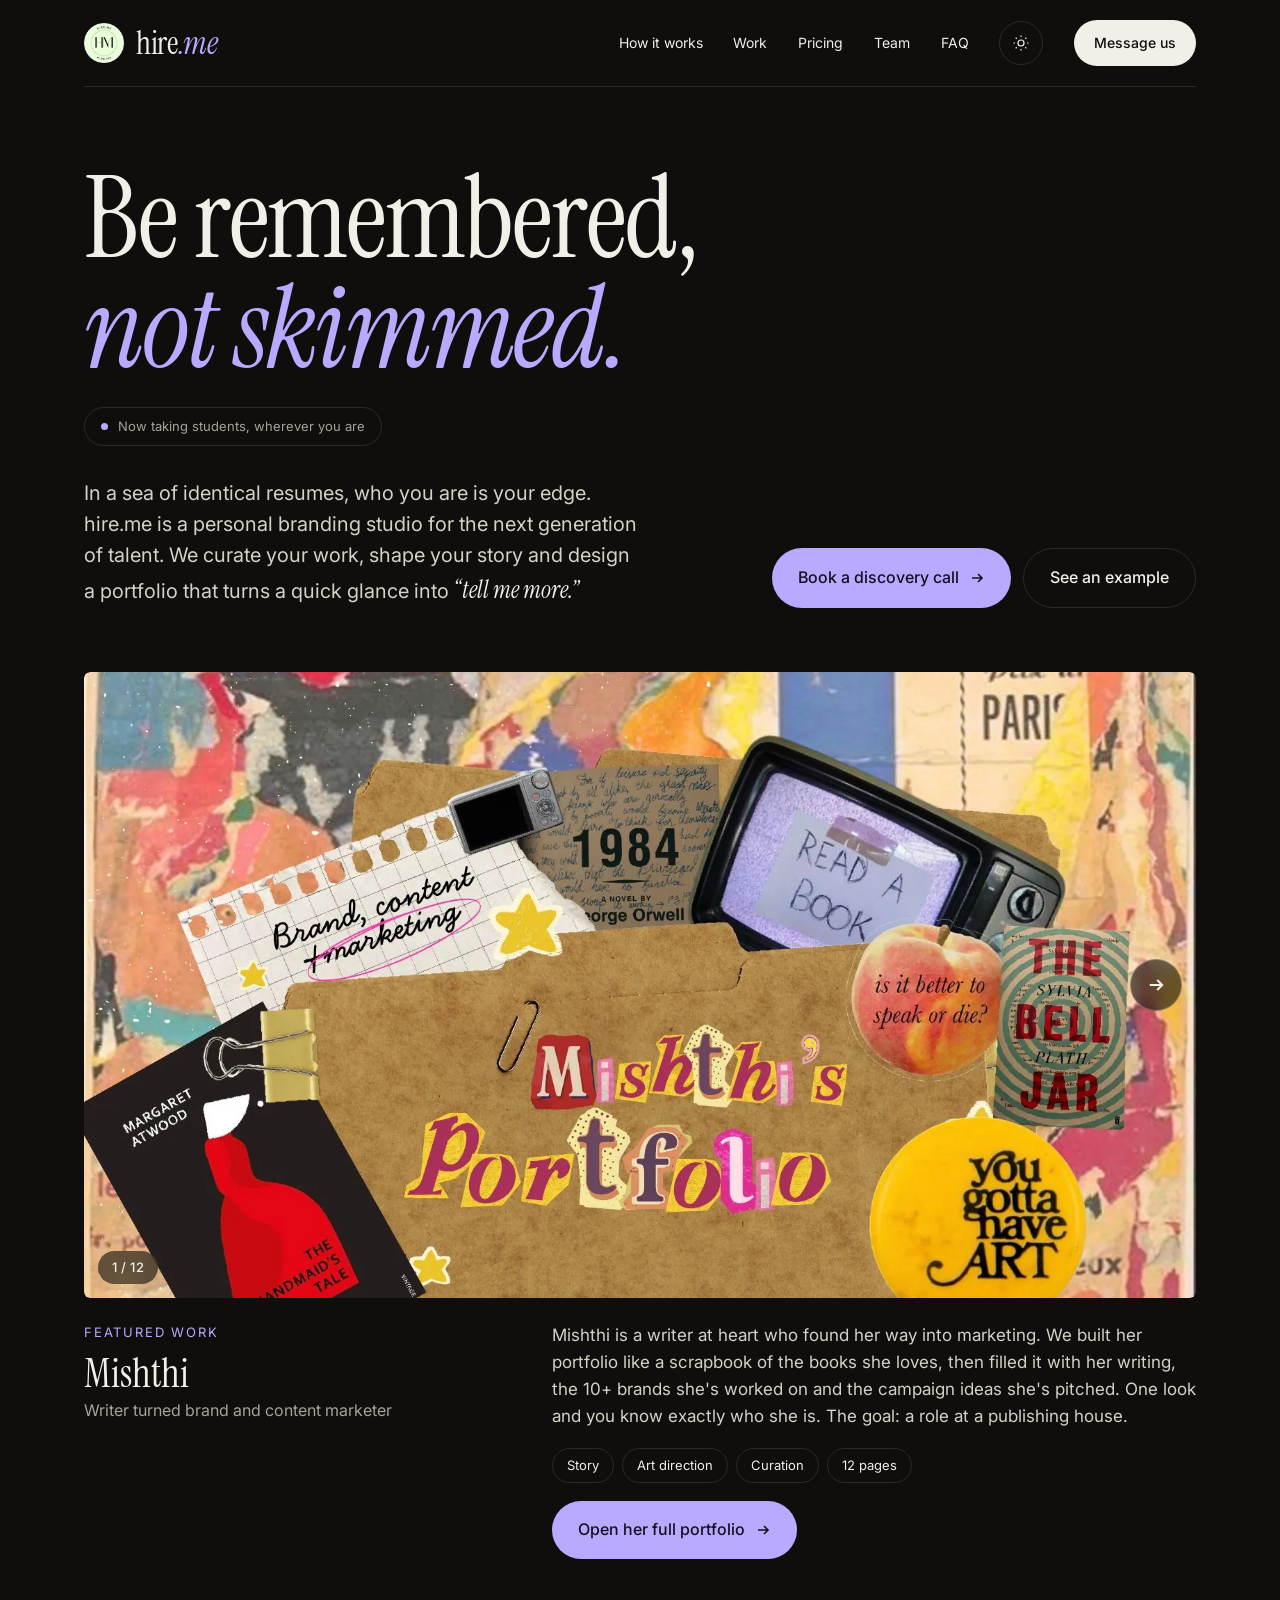
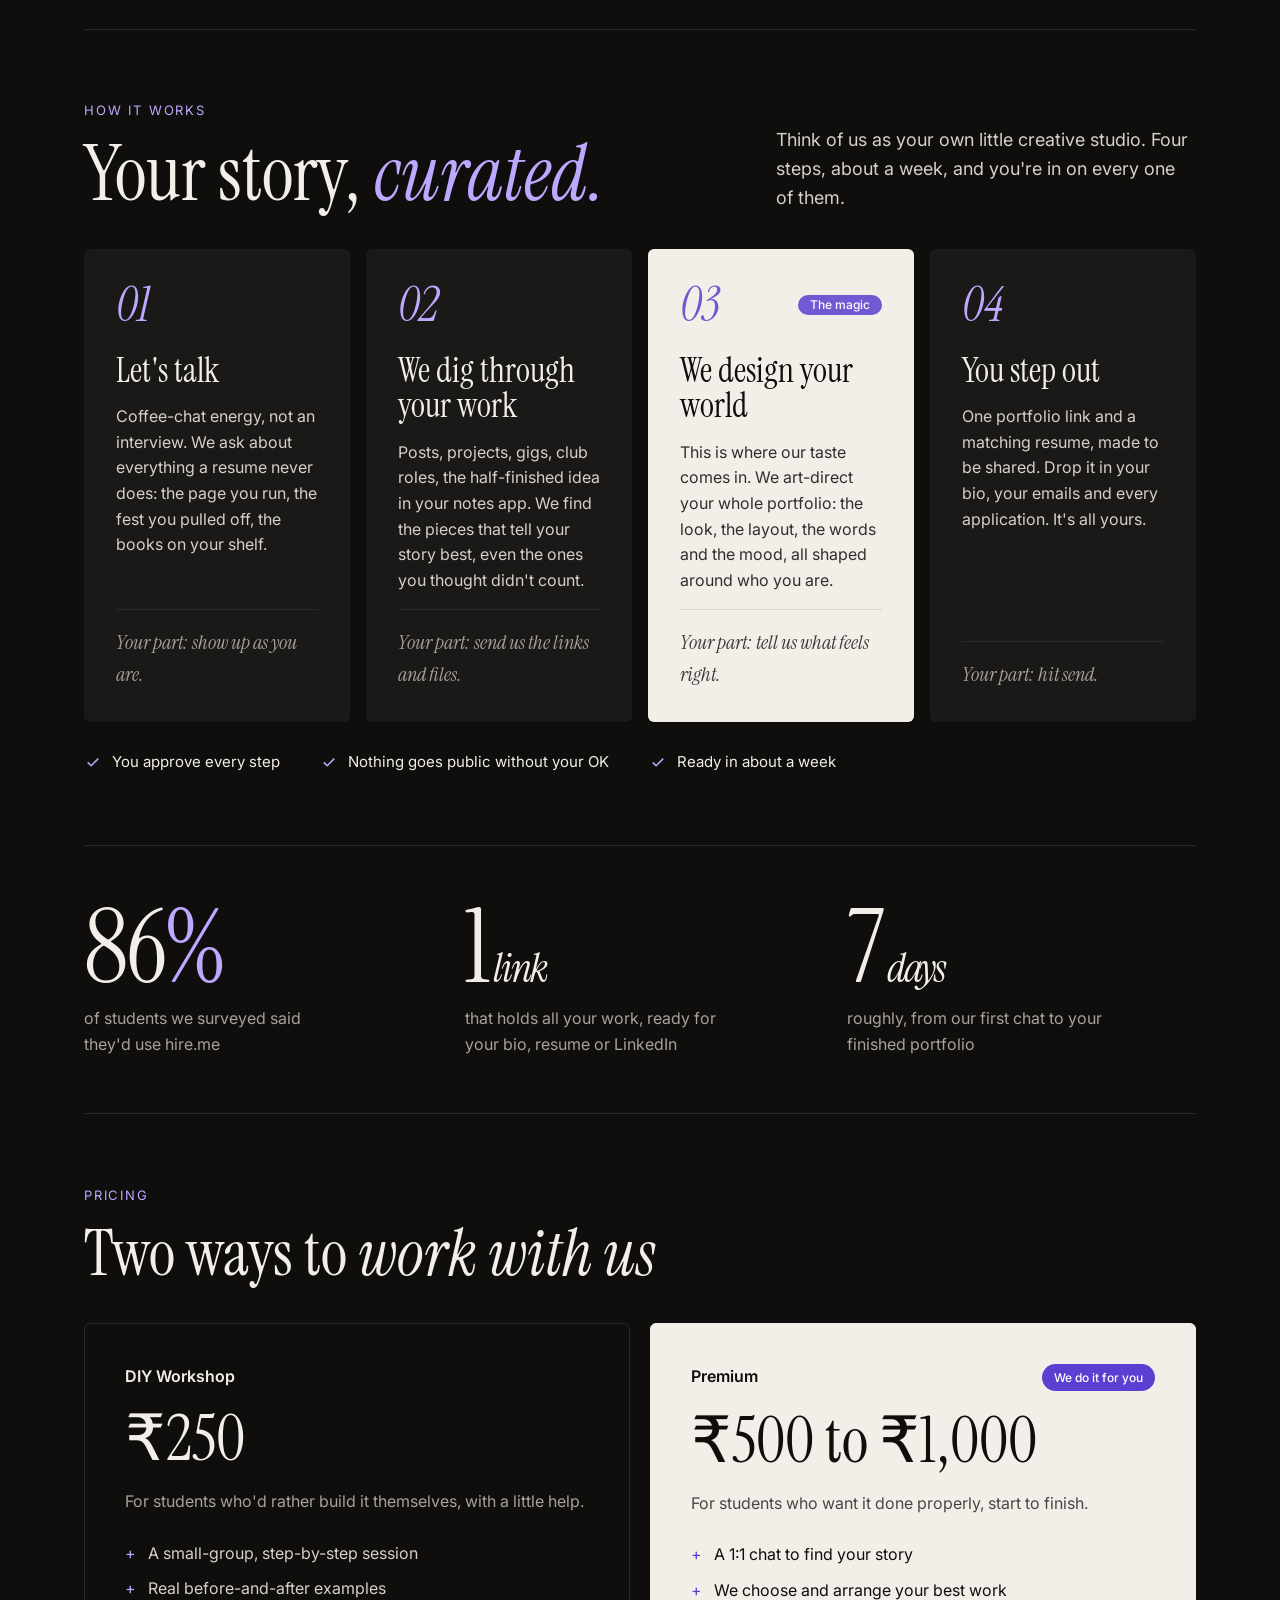
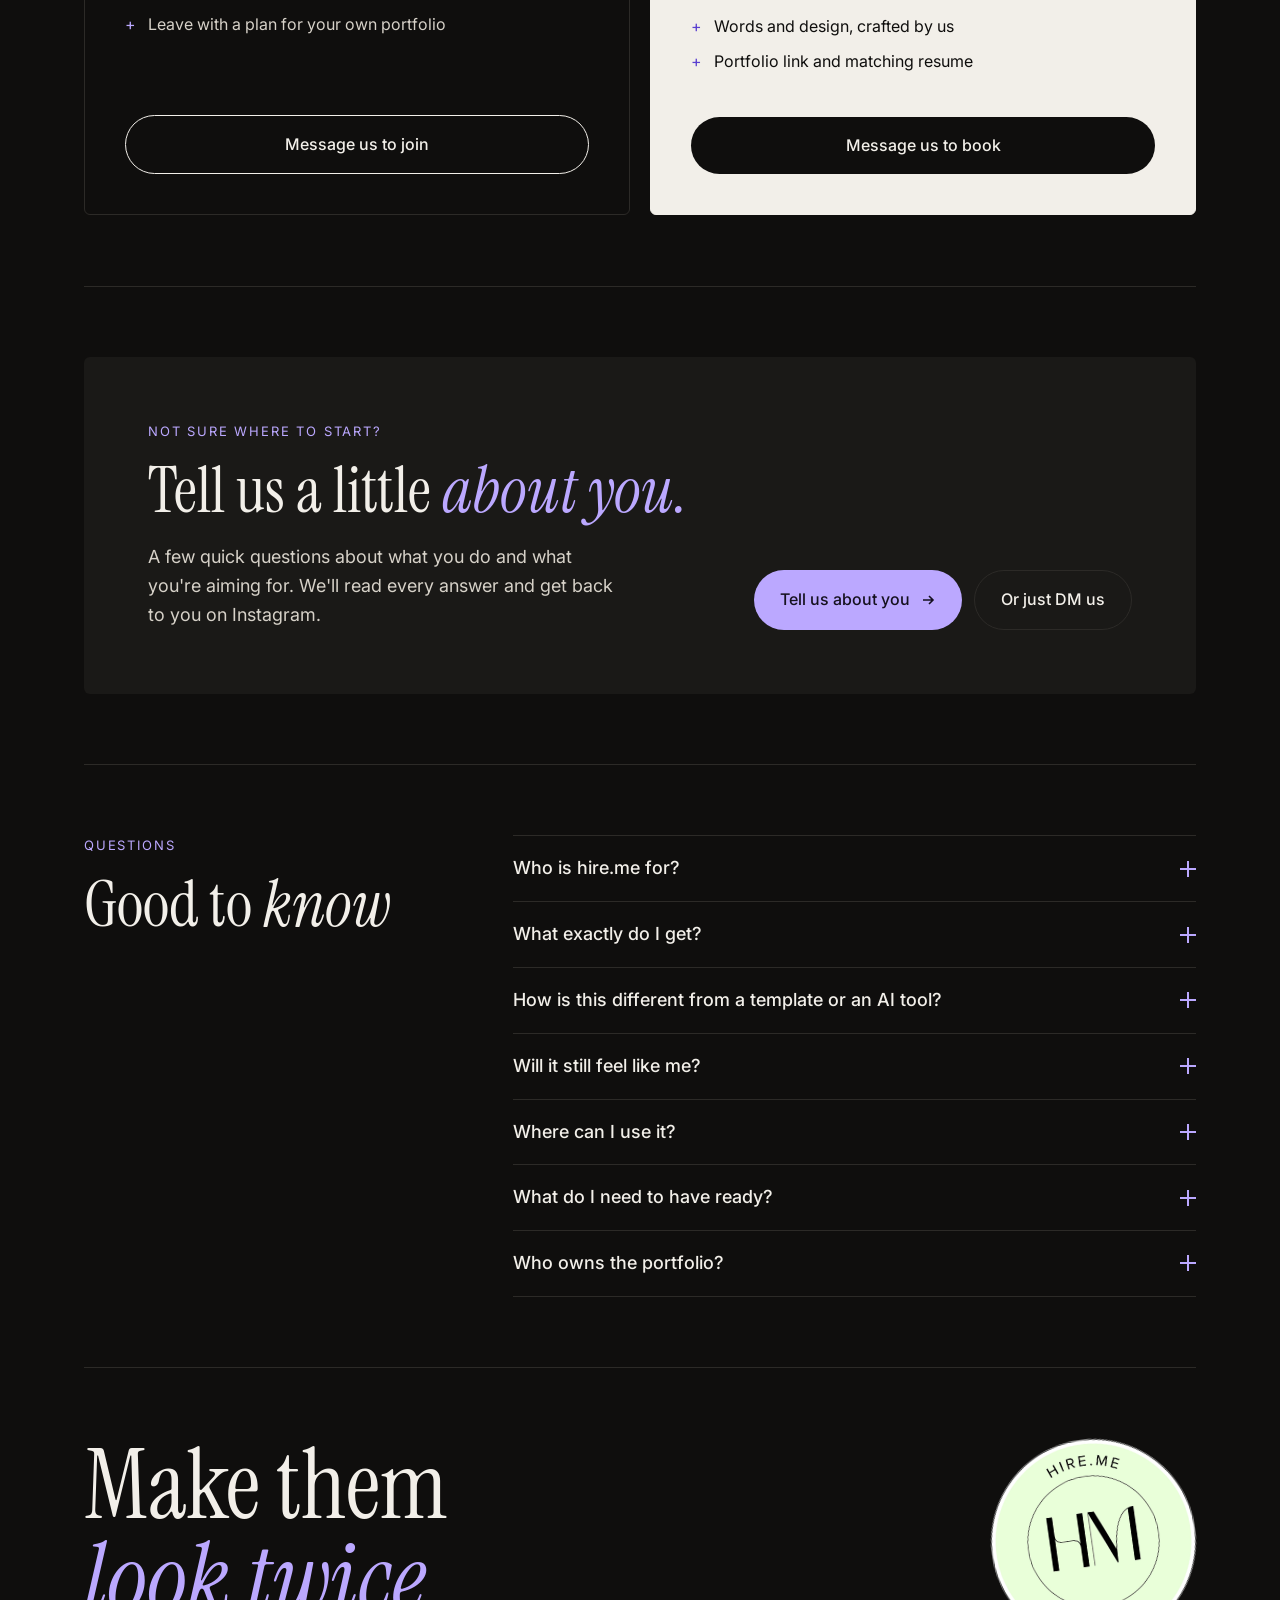
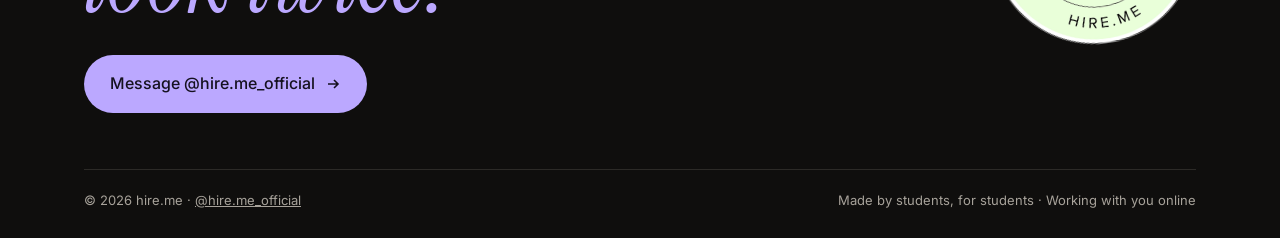
==== commit 81fd6cae: "Add team photos and bios, fix FAQ icon alignment on mobile Co-Authored-By: Claude Opus 5.5 <noreply@" ====
--- a/index.html
+++ b/index.html
@@ -17,9 +17,9 @@
 <meta name="twitter:image" content="https://hiremeofficial.github.io/assets/img/share-card.jpg">
 <meta name="theme-color" content="#0F0E0D">
 <link rel="icon" href="favicon.ico" sizes="any">
-<link rel="icon" type="image/png" sizes="192x192" href="assets/img/icon-192.png?v=10">
-<link rel="apple-touch-icon" sizes="180x180" href="apple-touch-icon.png?v=10">
-<link rel="manifest" href="manifest.webmanifest?v=10">
+<link rel="icon" type="image/png" sizes="192x192" href="assets/img/icon-192.png?v=12">
+<link rel="apple-touch-icon" sizes="180x180" href="apple-touch-icon.png?v=12">
+<link rel="manifest" href="manifest.webmanifest?v=12">
 <meta name="apple-mobile-web-app-capable" content="yes">
 <meta name="mobile-web-app-capable" content="yes">
 <meta name="apple-mobile-web-app-title" content="hire.me">
@@ -27,7 +27,7 @@
 <link rel="preconnect" href="https://fonts.googleapis.com">
 <link rel="preconnect" href="https://fonts.gstatic.com" crossorigin>
 <link href="https://fonts.googleapis.com/css2?family=Instrument+Serif:ital@0;1&family=Inter:wght@400;500;600&display=swap" rel="stylesheet">
-<link rel="stylesheet" href="assets/css/style.css?v=10">
+<link rel="stylesheet" href="assets/css/style.css?v=12">
 <script data-goatcounter="https://hiremeofficial.goatcounter.com/count" async src="https://gc.zgo.at/count.js"></script>
 <script>
 (function () {
@@ -234,7 +234,7 @@
 </footer>
 </div>
 </div>
-<script src="assets/js/main.js?v=10"></script>
+<script src="assets/js/main.js?v=12"></script>
 <script>
 if ('serviceWorker' in navigator) {
   // When a new version is published, swap it in and refresh once, including inside the home-screen app.
--- a/assets/css/style.css
+++ b/assets/css/style.css
@@ -161,7 +161,7 @@
 .faq details { border-bottom: 1px solid var(--line); padding: 18px 0; }
 .faq summary { cursor: pointer; list-style: none; display: flex; justify-content: space-between; gap: 16px; font-size: 18px; font-weight: 500; }
 .faq summary::-webkit-details-marker { display: none; }
-.faq summary::after { content: '+'; color: var(--accent); font-size: 22px; line-height: 1; transition: transform 0.2s; }
+.faq summary::after { content: ''; flex: 0 0 16px; width: 16px; height: 16px; margin-top: 0.35em; background: linear-gradient(var(--accent), var(--accent)) center / 100% 2px no-repeat, linear-gradient(var(--accent), var(--accent)) center / 2px 100% no-repeat; transform-origin: 50% 50%; transition: transform 0.25s ease; }
 .faq details[open] summary::after { transform: rotate(45deg); }
 .faq details p { margin: 14px 0 0; color: var(--muted); max-width: 560px; }
 
@@ -172,7 +172,7 @@
 .footer-bar { display: flex; flex-wrap: wrap; justify-content: space-between; gap: 16px; margin-top: clamp(36px, 4.5vw, 56px); padding-top: 20px; border-top: 1px solid var(--line); font-size: 13px; color: var(--muted); }
 
 /* Team */
-.team-grid { display: grid; grid-template-columns: repeat(auto-fit, minmax(220px, 1fr)); gap: 32px 24px; }
+.team-grid { display: grid; grid-template-columns: repeat(3, minmax(0, 1fr)); gap: 40px 24px; }
 .member .photo { aspect-ratio: 4 / 5; background: var(--photo); border-radius: 6px; object-fit: cover; width: 100%; }
 .member .mname { margin: 18px 0 2px; font-family: var(--serif); font-size: 28px; line-height: 1.1; }
 .member .role { margin: 0 0 10px; font-size: 14px; color: var(--accent); }
